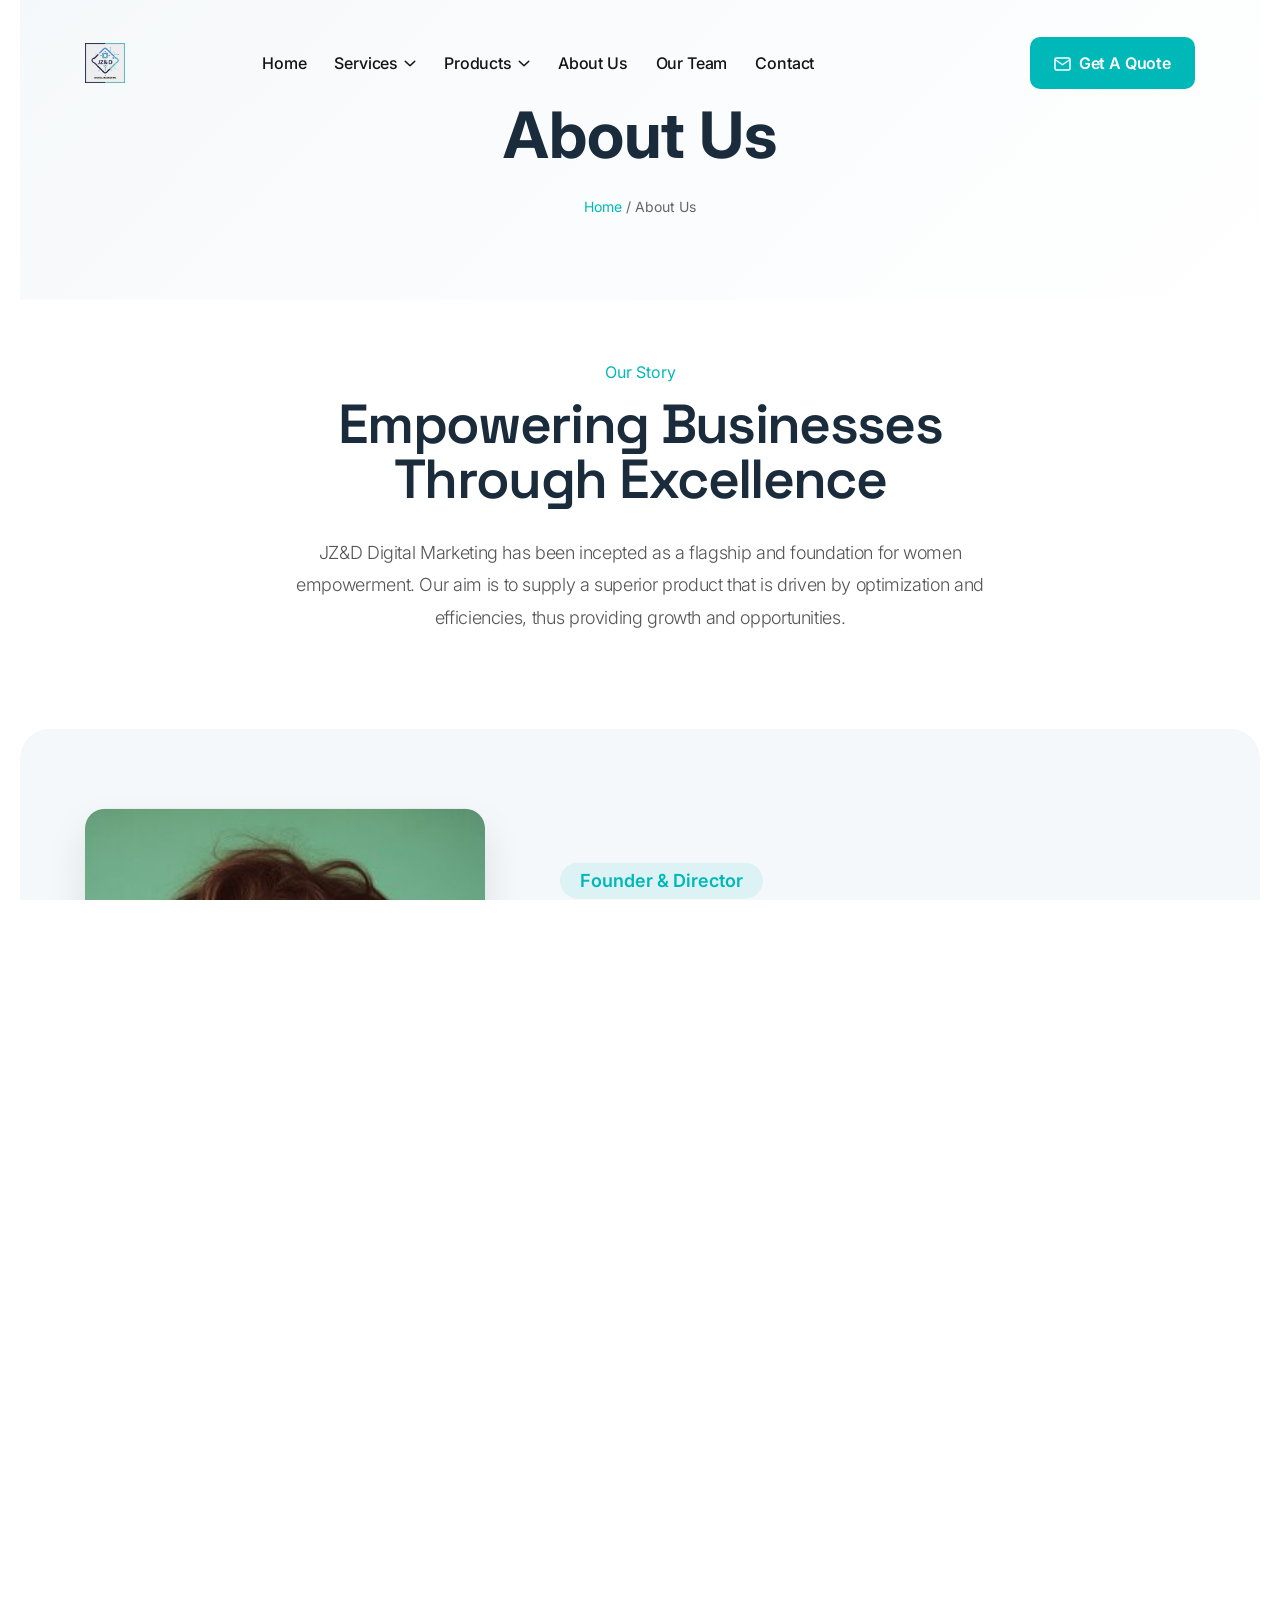
==== about.html @ aba7e771 "Initial commit - JZ&D Digital Marketing website" ====
<!DOCTYPE html>
<html class="no-js" lang="zxx">

<head>
    <meta charset="utf-8">
    <meta http-equiv="x-ua-compatible" content="ie=edge">
    <title>About Us | JZ&D Digital Marketing – Women Empowerment Through Digital Excellence</title>
    <meta name="description" content="Learn about JZ&D Digital Marketing, founded in 2020 by Jessie Naidoo. We specialize in corporate gifting, warehousing, and digital marketing with 35+ years of combined experience.">
    <meta name="viewport" content="width=device-width, initial-scale=1">

    <!-- Place favicon.ico in the root directory -->
    <link rel="shortcut icon" type="image/x-icon" href="images/favicon.png">

    <!-- CSS here -->
    <link rel="stylesheet" href="css/bootstrap.css">
    <link rel="stylesheet" href="css/slick.css">
    <link rel="stylesheet" href="css/swiper-bundle.css">
    <link rel="stylesheet" href="css/magnific-popup.css">
    <link rel="stylesheet" href="css/font-awesome-pro.css">
    <link rel="stylesheet" href="css/spacing.css">
    <link rel="stylesheet" href="css/atropos.min.css">
    <link rel="stylesheet" href="css/main.css">
    <!-- CSS here -->

    <style>
        /* JZ&D Brand Colors - Updated March 2026 */
        :root {
            --jzd-navy: #1A2B3C;
            --jzd-cyan: #00B8B8;
            --jzd-blue: #2B6F9E;
            --jzd-offwhite: #F5F8FA;
            --jzd-dark-navy: #0F1A24;
            --jzd-dark-teal: #006D77;
        }
        
        /* ===== LOGO SIZE FIXES ===== */
        
        /* Header logo - reduce size */
        .tp-header-logo img {
            max-height: 40px !important;
            width: auto !important;
        }
        
        /* Offcanvas menu logo */
        .tp-offcanvas-logo img {
            max-height: 35px !important;
            width: auto !important;
        }
        
        /* Footer logo */
        .dgm-footer-logo img {
            max-height: 50px !important;
            width: auto !important;
            margin-bottom: 15px;
        }
        
        /* Header sticky state logo */
        .header-sticky .tp-header-logo img {
            max-height: 35px !important;
        }
        
        /* ===== END LOGO SIZE FIXES ===== */
        
        /* Page-specific styles */
        .page-header {
            padding-top: 180px;
            padding-bottom: 80px;
            background: linear-gradient(135deg, var(--jzd-offwhite) 0%, white 100%);
        }
        
        .page-title {
            font-size: 64px;
            font-weight: 700;
            color: var(--jzd-navy);
            margin-bottom: 20px;
        }
        
        .page-breadcrumb {
            color: #666;
        }
        
        .page-breadcrumb a {
            color: var(--jzd-cyan);
            text-decoration: none;
        }
        
        /* Mission section */
        .mission-section {
            background: linear-gradient(135deg, var(--jzd-navy) 0%, var(--jzd-dark-teal) 100%);
            padding: 80px 0;
            color: white;
            margin: 60px 0;
            border-radius: 30px;
        }
        
        .mission-title {
            font-size: 42px;
            font-weight: 700;
            margin-bottom: 30px;
            color: white;
        }
        
        .mission-text {
            font-size: 18px;
            line-height: 1.8;
            color: rgba(255,255,255,0.9);
            margin-bottom: 0;
        }
        
        .quote-icon {
            color: var(--jzd-cyan);
            font-size: 60px;
            opacity: 0.3;
            margin-bottom: 20px;
        }
        
        /* Values section */
        .value-card {
            background: white;
            padding: 40px 30px;
            border-radius: 20px;
            box-shadow: 0 10px 30px rgba(0,0,0,0.05);
            transition: all 0.3s;
            height: 100%;
            text-align: center;
            border-bottom: 4px solid transparent;
        }
        
        .value-card:hover {
            transform: translateY(-10px);
            box-shadow: 0 20px 40px rgba(0,184,184,0.1);
            border-bottom-color: var(--jzd-cyan);
        }
        
        .value-icon {
            width: 80px;
            height: 80px;
            background: var(--jzd-cyan);
            border-radius: 50%;
            display: flex;
            align-items: center;
            justify-content: center;
            margin: 0 auto 25px;
            color: white;
            font-size: 32px;
        }
        
        .value-title {
            font-size: 24px;
            font-weight: 600;
            color: var(--jzd-navy);
            margin-bottom: 15px;
        }
        
        .value-description {
            color: #666;
            line-height: 1.6;
            margin-bottom: 0;
        }
        
        /* Founder section */
        .founder-section {
            background-color: var(--jzd-offwhite);
            padding: 80px 0;
            border-radius: 30px;
            margin: 40px 0;
        }
        
        .founder-image {
            border-radius: 20px;
            width: 100%;
            max-width: 400px;
            box-shadow: 0 20px 40px rgba(0,0,0,0.1);
        }
        
        .founder-name {
            font-size: 42px;
            font-weight: 700;
            color: var(--jzd-navy);
            margin-bottom: 10px;
        }
        
        .founder-title {
            font-size: 18px;
            color: var(--jzd-cyan);
            font-weight: 600;
            margin-bottom: 25px;
            display: inline-block;
            padding: 5px 20px;
            background: rgba(0,184,184,0.1);
            border-radius: 50px;
        }
        
        .founder-bio {
            color: #555;
            line-height: 1.8;
            margin-bottom: 20px;
            font-size: 16px;
        }
        
        .founder-quote {
            font-size: 20px;
            font-style: italic;
            color: var(--jzd-navy);
            border-left: 4px solid var(--jzd-cyan);
            padding-left: 25px;
            margin: 30px 0;
        }
        
        /* Stats section */
        .stat-item {
            text-align: center;
            padding: 30px;
            background: white;
            border-radius: 20px;
            box-shadow: 0 10px 30px rgba(0,0,0,0.05);
            transition: all 0.3s;
            height: 100%;
        }
        
        .stat-item:hover {
            transform: translateY(-5px);
            box-shadow: 0 20px 40px rgba(0,184,184,0.1);
        }
        
        .stat-number {
            font-size: 48px;
            font-weight: 700;
            color: var(--jzd-cyan);
            margin-bottom: 10px;
        }
        
        .stat-label {
            font-size: 16px;
            color: var(--jzd-navy);
            font-weight: 600;
            text-transform: uppercase;
            letter-spacing: 1px;
        }
        
        /* Timeline */
        .timeline-item {
            position: relative;
            padding-left: 100px;
            margin-bottom: 50px;
        }
        
        .timeline-year {
            position: absolute;
            left: 0;
            top: 0;
            font-size: 32px;
            font-weight: 700;
            color: var(--jzd-cyan);
            background: white;
            padding: 10px 20px;
            border-radius: 50px;
            box-shadow: 0 5px 15px rgba(0,0,0,0.05);
        }
        
        .timeline-content {
            background: white;
            padding: 30px;
            border-radius: 20px;
            box-shadow: 0 10px 30px rgba(0,0,0,0.05);
        }
        
        .timeline-title {
            font-size: 24px;
            font-weight: 600;
            color: var(--jzd-navy);
            margin-bottom: 10px;
        }
        
        .timeline-text {
            color: #666;
            margin-bottom: 0;
        }
        
        /* CTA section */
        .cta-section {
            background: linear-gradient(135deg, var(--jzd-navy) 0%, var(--jzd-dark-teal) 100%);
            padding: 80px 0;
            border-radius: 30px;
            margin: 60px 0;
            color: white;
            text-align: center;
        }
        
        .cta-title {
            font-size: 42px;
            font-weight: 700;
            margin-bottom: 20px;
            color: white;
        }
        
        .cta-button {
            background: var(--jzd-cyan);
            color: white;
            padding: 15px 40px;
            border-radius: 50px;
            text-decoration: none;
            font-weight: 600;
            display: inline-block;
            transition: all 0.3s;
            border: 2px solid transparent;
        }
        
        .cta-button:hover {
            background: transparent;
            border-color: white;
            color: white;
            transform: translateY(-3px);
        }
        
        .client-badge {
            background: white;
            color: var(--jzd-navy);
            padding: 8px 20px;
            border-radius: 50px;
            font-weight: 600;
            display: inline-block;
            margin: 5px;
            box-shadow: 0 5px 15px rgba(0,0,0,0.05);
        }
        
        .dgm-why-icon span.display-4 {
            font-size: 3rem;
            color: var(--jzd-cyan) !important;
        }
        .dgm-process-number {
            background: linear-gradient(135deg, var(--jzd-navy) 0%, var(--jzd-cyan) 100%) !important;
            color: white !important;
            font-weight: bold;
        }
        .alert-light {
            background-color: var(--jzd-offwhite) !important;
            border-left: 4px solid var(--jzd-cyan) !important;
        }
        .text-primary {
            color: var(--jzd-cyan) !important;
        }
        .bg-primary {
            background: linear-gradient(135deg, var(--jzd-navy) 0%, var(--jzd-cyan) 100%) !important;
        }
        .team-contact {
            font-size: 0.9rem;
            color: var(--jzd-cyan) !important;
            font-weight: 500;
        }
        .badge.bg-primary {
            background: var(--jzd-cyan) !important;
            color: white !important;
        }
        
        /* Responsive */
        @media (max-width: 767px) {
            .tp-header-logo img {
                max-height: 35px !important;
            }
            .dgm-footer-logo img {
                max-height: 45px !important;
            }
            .page-title {
                font-size: 42px;
            }
            .founder-name {
                font-size: 32px;
            }
            .mission-title {
                font-size: 32px;
            }
            .cta-title {
                font-size: 32px;
            }
            .timeline-item {
                padding-left: 0;
            }
            .timeline-year {
                position: relative;
                display: inline-block;
                margin-bottom: 15px;
            }
        }
    </style>
</head>

<body class="tp-magic-cursor">

    <!-- Begin magic cursor -->
    <div id="magic-cursor">
        <div id="ball"></div>
    </div>
    <!-- End magic cursor -->

    <!-- preloader -->
    <div id="preloader">
        <div class="preloader">
            <span></span>
            <span></span>
        </div>
    </div>
    <!-- preloader end  -->

    <!-- back to top start -->
    <div class="back-to-top-wrapper">
        <button id="back_to_top" type="button" class="back-to-top-btn">
            <svg width="12" height="7" viewBox="0 0 12 7" fill="none" xmlns="http://www.w3.org/2000/svg">
                <path d="M11 6L6 1L1 6" stroke="currentColor" stroke-width="1.5" stroke-linecap="round" stroke-linejoin="round"></path>
            </svg>
        </button>
    </div>
    <!-- back to top end -->

    <!-- tp-offcanvus-area-start -->
    <div class="tp-offcanvas-area">
        <div class="tp-offcanvas-wrapper">
            <div class="tp-offcanvas-top d-flex align-items-center justify-content-between">
                <div class="tp-offcanvas-logo">
                    <a href="index.html">
                        <img class="logo-1" data-width="120" src="images/jzd-logo.jpg" alt="JZ&D Digital Marketing">
                        <img class="logo-2" data-width="120" src="images/jzd-logo-white.png" alt="JZ&D Digital Marketing">
                    </a>
                </div>
                <div class="tp-offcanvas-close">
                    <button class="tp-offcanvas-close-btn">
                        <svg width="37" height="38" viewBox="0 0 37 38" fill="none" xmlns="http://www.w3.org/2000/svg">
                            <path d="M9.19141 9.80762L27.5762 28.1924" stroke="currentColor" stroke-width="1.5" stroke-linecap="round" stroke-linejoin="round"></path>
                            <path d="M9.19141 28.1924L27.5762 9.80761" stroke="currentColor" stroke-width="1.5" stroke-linecap="round" stroke-linejoin="round"></path>
                        </svg>
                    </button>
                </div>
            </div>
            <div class="tp-offcanvas-main">
                <div class="tp-offcanvas-content d-none d-xl-block">
                    <h3 class="tp-offcanvas-title">Hello There!</h3>
                    <p>Welcome to JZ&D Digital Marketing – Your trusted partner for corporate gifting and digital solutions.</p>
                </div>
                <div class="tp-offcanvas-menu d-xl-none">
                    <nav></nav>
                </div>
                <div class="tp-offcanvas-gallery d-none d-xl-block">
                    <div class="row gx-2">
                        <div class="col-md-3 col-3">
                            <div class="tp-offcanvas-gallery-img fix">
                                <a class="popup-image" href="assets/img/offcanvas/offcanvas-1.jpg"><img src="images/offcanvas-1.jpg" alt=""></a>
                            </div>
                        </div>
                        <div class="col-md-3 col-3">
                            <div class="tp-offcanvas-gallery-img fix">
                                <a class="popup-image" href="assets/img/offcanvas/offcanvas-2.jpg"><img src="images/offcanvas-2.jpg" alt=""></a>
                            </div>
                        </div>
                        <div class="col-md-3 col-3">
                            <div class="tp-offcanvas-gallery-img fix">
                                <a class="popup-image" href="assets/img/offcanvas/offcanvas-3.jpg"><img src="images/offcanvas-3.jpg" alt=""></a>
                            </div>
                        </div>
                        <div class="col-md-3 col-3">
                            <div class="tp-offcanvas-gallery-img fix">
                                <a class="popup-image" href="assets/img/offcanvas/offcanvas-4.jpg"><img src="images/offcanvas-4.jpg" alt=""></a>
                            </div>
                        </div>
                    </div>
                </div>
                <div class="tp-offcanvas-contact">
                    <h3 class="tp-offcanvas-title sm">Contact Information</h3>
                    <ul>
                        <li><a href="tel:0764751443">Jessie Naidoo (Director): 076 475 1443</a></li>
                        <li><a href="tel:0680519853">Humza (Operations): 068 051 9853</a></li>
                        <li><a href="mailto:jzanddmarketing@gmail.com">jzanddmarketing@gmail.com</a></li>
                        <li><a href="mailto:jessien1965@gmail.com">jessien1965@gmail.com</a></li>
                    </ul>
                </div>
                <div class="tp-offcanvas-social">
                    <h3 class="tp-offcanvas-title sm">Follow Us</h3>
                    <ul>
                        <li>
                            <a href="#">
                                <svg width="16" height="16" viewBox="0 0 16 16" fill="none" xmlns="http://www.w3.org/2000/svg">
                                    <path d="M11.25 1.5H4.75C2.95507 1.5 1.5 2.95507 1.5 4.75V11.25C1.5 13.0449 2.95507 14.5 4.75 14.5H11.25C13.0449 14.5 14.5 13.0449 14.5 11.25V4.75C14.5 2.95507 13.0449 1.5 11.25 1.5Z" stroke="currentColor" stroke-width="1.5" stroke-linecap="round" stroke-linejoin="round"></path>
                                    <path d="M10.6016 7.5907C10.6818 8.13166 10.5894 8.68414 10.3375 9.16955C10.0856 9.65497 9.68711 10.0486 9.19862 10.2945C8.71014 10.5404 8.15656 10.6259 7.61663 10.5391C7.0767 10.4522 6.57791 10.1972 6.19121 9.81055C5.80451 9.42385 5.54959 8.92506 5.46271 8.38513C5.37583 7.8452 5.46141 7.29163 5.70728 6.80314C5.95315 6.31465 6.34679 5.91613 6.83221 5.66425C7.31763 5.41238 7.87011 5.31998 8.41107 5.4002C8.96287 5.48202 9.47372 5.73915 9.86817 6.1336C10.2626 6.52804 10.5197 7.0389 10.6016 7.5907Z" stroke="currentColor" stroke-width="1.5" stroke-linecap="round" stroke-linejoin="round"></path>
                                    <path d="M11.5742 4.42578H11.5842" stroke="currentColor" stroke-width="1.5" stroke-linecap="round" stroke-linejoin="round"></path>
                                </svg>
                            </a>
                        </li>
                        <li>
                            <a href="#">
                                <svg width="18" height="18" viewBox="0 0 18 18" fill="none" xmlns="http://www.w3.org/2000/svg">
                                    <path d="M2.50589 12.7494C4.57662 16.336 9.16278 17.5648 12.7494 15.4941C14.2113 14.65 15.2816 13.388 15.8962 11.9461C16.7895 9.85066 16.7208 7.37526 15.4941 5.25063C14.2674 3.12599 12.1581 1.82872 9.89669 1.55462C8.34063 1.366 6.71259 1.66183 5.25063 2.50589C1.66403 4.57662 0.435172 9.16278 2.50589 12.7494Z" stroke="currentColor" stroke-width="1.5"></path>
                                    <path d="M12.7127 15.4292C12.7127 15.4292 12.0086 10.4867 10.5011 7.87559C8.99362 5.26451 5.28935 2.57155 5.28935 2.57155M5.68449 15.6124C6.79553 12.2606 12.34 8.54524 16.3975 9.43537M12.311 2.4082C11.1953 5.72344 5.75732 9.38453 1.71875 8.58915" stroke="currentColor" stroke-width="1.5" stroke-linecap="round"></path>
                                </svg>
                            </a>
                        </li>
                        <li>
                            <a href="#">
                                <svg width="18" height="11" viewBox="0 0 18 11" fill="none" xmlns="http://www.w3.org/2000/svg">
                                    <path d="M1 5.5715H6.33342C7.62867 5.5715 8.61917 6.56199 8.61917 7.85725C8.61917 9.15251 7.62867 10.143 6.33342 10.143H1.76192C1.30477 10.143 1 9.83823 1 9.38108V1.76192C1 1.30477 1.30477 1 1.76192 1H5.5715C6.86676 1 7.85725 1.99049 7.85725 3.28575C7.85725 4.58101 6.86676 5.5715 5.5715 5.5715H1Z" stroke="currentColor" stroke-width="1.5" stroke-miterlimit="10"></path>
                                    <path d="M10.9062 7.09454H17.0016C17.0016 5.41832 15.6301 4.04688 13.9539 4.04688C12.2777 4.04688 10.9062 5.41832 10.9062 7.09454ZM10.9062 7.09454C10.9062 8.77076 12.2777 10.1422 13.9539 10.1422H15.2492" stroke="currentColor" stroke-width="1.5" stroke-miterlimit="10" stroke-linecap="round" stroke-linejoin="round"></path>
                                    <path d="M16.1125 1.44434H11.668" stroke="currentColor" stroke-width="1.2" stroke-miterlimit="10" stroke-linecap="round" stroke-linejoin="round"></path>
                                </svg>
                            </a>
                        </li>
                        <li>
                            <a href="#">
                                <svg width="18" height="14" viewBox="0 0 18 14" fill="none" xmlns="http://www.w3.org/2000/svg">
                                    <path d="M12.75 13H5.25C3 13 1.5 11.5 1.5 9.25V4.75C1.5 2.5 3 1 5.25 1H12.75C15 1 16.5 2.5 16.5 4.75V9.25C16.5 11.5 15 13 12.75 13Z" stroke="currentColor" stroke-width="1.5" stroke-miterlimit="10" stroke-linecap="round" stroke-linejoin="round"></path>
                                    <path d="M8.70676 5.14837L10.8006 6.40465C11.5543 6.90716 11.5543 7.66093 10.8006 8.16344L8.70676 9.41972C7.86923 9.92224 7.19922 9.50348 7.19922 8.5822V6.06964C7.19922 4.98086 7.86923 4.64585 8.70676 5.14837Z" fill="currentColor"></path>
                                </svg>
                            </a>
                        </li>
                    </ul>
                </div>
            </div>
        </div>
    </div>
    <div class="body-overlay"></div>
    <!-- tp-offcanvus-area-end -->

    <header>
        <!-- header area start -->
        <div id="header-sticky" class="tp-header-area tp-header-ptb tp-header-blur sticky-white-bg header-transparent tp-header-3-style">
            <div class="container container-1750">
                <div class="row align-items-center">
                    <div class="col-xl-1 col-lg-5 col-5">
                        <div class="tp-header-logo">
                            <a href="index.html"><img data-width="120" src="images/jzd-logo.jpg" alt="JZ&D Digital Marketing"></a>
                        </div>
                    </div>
                    <div class="col-xl-11 col-lg-7 col-7">
                        <div class="tp-header-box d-flex align-items-center justify-content-end justify-content-xl-between">
                            <div class="tp-header-menu tp-header-dropdown dropdown-white-bg d-none d-xl-flex">
                                <nav class="tp-mobile-menu-active">
                                    <ul>
                                        <li class="">
                                            <a href="index.html">Home</a>
                                        </li>
                                        <li class="has-dropdown">
                                            <a href="services.html">Services</a>
                                            <ul class="tp-submenu submenu">
                                                <li><a href="services.html#corporate-gifting">Corporate Gifting</a></li>
                                                <li><a href="services.html#branded-merchandise">Custom Branded Merchandise</a></li>
                                                <li><a href="services.html#warehousing">Warehousing & Distribution</a></li>
                                                <li><a href="services.html#digital-marketing">Digital Marketing</a></li>
                                            </ul>
                                        </li>
                                        <li class="has-dropdown">
                                            <a href="products.html">Products</a>
                                            <ul class="tp-submenu submenu">
                                                <li><a href="products.html#gift-hampers">Corporate Gift Hampers</a></li>
                                                <li><a href="products.html#promotional">Branded Promotional Products</a></li>
                                                <li><a href="products.html#appreciation">Employee Appreciation Gifts</a></li>
                                                <li><a href="products.html#conference">Conference & Events Gifts</a></li>
                                                <li><a href="products.html#holiday">Holiday Corporate Gifts</a></li>
                                                <li><a href="products.html#executive">Executive Gifts</a></li>
                                            </ul>
                                        </li>
                                        <li class="">
                                            <a href="about.html">About Us</a>
                                        </li>
                                        <li class="">
                                            <a href="team.html">Our Team</a>
                                        </li>
                                        <li class="">
                                            <a href="contact.html">Contact</a>
                                        </li>
                                    </ul>
                                </nav>
                            </div>
                            <div class="tp-header-btn d-none d-md-flex">
                                <a class="tp-btn-yellow-green green-solid" href="contact.html">
                                    <i>
                                        <svg width="17" height="14" viewBox="0 0 17 14" fill="none" xmlns="http://www.w3.org/2000/svg">
                                            <path d="M16 2.5C16 1.675 15.325 1 14.5 1H2.5C1.675 1 1 1.675 1 2.5M16 2.5V11.5C16 12.325 15.325 13 14.5 13H2.5C1.675 13 1 12.325 1 11.5V2.5M16 2.5L8.5 7.75L1 2.5" stroke="currentcolor" stroke-width="1.5" stroke-linecap="round" stroke-linejoin="round"></path>
                                        </svg>
                                    </i>
                                    <span>
                                        <span class="text-1">Get a Quote</span>
                                        <span class="text-2">Get a Quote</span>
                                    </span>
                                </a>
                            </div>
                            <div class="tp-header-bar ml-15 d-xl-none">
                                <button class="tp-offcanvas-open-btn">
                                    <i></i>
                                    <i></i>
                                    <i></i>
                                </button>
                            </div>
                        </div>
                    </div>
                </div>
            </div>
        </div>
        <!-- header area end -->
    </header>

    <div id="smooth-wrapper">
        <div id="smooth-content" class="body-padding">

            <main>

                <!-- page header area start -->
                <div class="page-header">
                    <div class="container container-1230">
                        <div class="row">
                            <div class="col-lg-12 text-center">
                                <h1 class="page-title">About Us</h1>
                                <div class="page-breadcrumb">
                                    <a href="index.html">Home</a> / <span>About Us</span>
                                </div>
                            </div>
                        </div>
                    </div>
                </div>
                <!-- page header area end -->

                <!-- intro section start -->
                <div class="pt-60 pb-40">
                    <div class="container container-1230">
                        <div class="row">
                            <div class="col-lg-8 mx-auto text-center">
                                <span class="tp-section-subtitle subtitle-black mb-15">Our Story</span>
                                <h4 class="tp-section-title-grotesk mb-30">Empowering Businesses Through Excellence</h4>
                                <p class="lead" style="color: #555; font-size: 18px; line-height: 1.8;">
                                    JZ&D Digital Marketing has been incepted as a flagship and foundation for women empowerment. 
                                    Our aim is to supply a superior product that is driven by optimization and efficiencies, 
                                    thus providing growth and opportunities.
                                </p>
                            </div>
                        </div>
                    </div>
                </div>
                <!-- intro section end -->

                <!-- founder section start -->
                <div class="founder-section">
                    <div class="container container-1230">
                        <div class="row align-items-center">
                            <div class="col-lg-5 text-center text-lg-start mb-4 mb-lg-0">
                                <img src="images/team-1.jpg" alt="Jessie Naidoo" class="founder-image" onerror="this.src='images/team-1.jpg'">
                            </div>
                            <div class="col-lg-7">
                                <span class="founder-title">Founder & Director</span>
                                <h2 class="founder-name">Jessie Naidoo</h2>
                                <p class="founder-bio">
                                    The company was founded in 2020 by Jessie Naidoo who carries extensive knowledge in corporate alignment and business affairs. Her experiential experience has rendered her accessibility in holding monopolization amongst major industries in our country.
                                </p>
                                <p class="founder-bio">
                                    Much of her reputation stems from her dedication towards commitments and obligatory affairs. Collaboratively the team has over 30 years of experience in the market.
                                </p>
                                <div class="founder-quote">
                                    "Exclusive thinking with simple living – providing innovative and smart business solutions with turnkey capacity."
                                </div>
                                <div class="row mt-4">
                                    <div class="col-6">
                                        <div class="d-flex align-items-center">
                                            <span style="font-size: 24px; color: var(--jzd-cyan); margin-right: 10px;">✓</span>
                                            <span style="color: var(--jzd-navy); font-weight: 500;">Corporate Alignment</span>
                                        </div>
                                    </div>
                                    <div class="col-6">
                                        <div class="d-flex align-items-center">
                                            <span style="font-size: 24px; color: var(--jzd-cyan); margin-right: 10px;">✓</span>
                                            <span style="color: var(--jzd-navy); font-weight: 500;">Business Affairs</span>
                                        </div>
                                    </div>
                                </div>
                            </div>
                        </div>
                    </div>
                </div>
                <!-- founder section end -->

                <!-- mission section start -->
                <div class="mission-section">
                    <div class="container container-1230">
                        <div class="row">
                            <div class="col-lg-8 mx-auto text-center">
                                <div class="quote-icon">"</div>
                                <h2 class="mission-title">Our Mission</h2>
                                <p class="mission-text">
                                    "We pride ourselves in always delivering exceptional services. Our aim is to focus on innovation and transformation. 
                                    Our brand is always driven by the provision of excellent services, to be the indispensable growth partner using data 
                                    and digital imprinting to maximize your brand requirements."
                                </p>
                                <p class="mission-text mt-4">
                                    "We pride ourselves in providing a subcontracted service that gives opportunities to an extended adopted family culture, 
                                    thus having each establishment specializing in specific and niche requirements."
                                </p>
                            </div>
                        </div>
                    </div>
                </div>
                <!-- mission section end -->

                <!-- stats section start -->
                <div class="pt-60 pb-40">
                    <div class="container container-1230">
                        <div class="row">
                            <div class="col-lg-12 text-center mb-50">
                                <span class="tp-section-subtitle subtitle-black mb-15">By The Numbers</span>
                                <h4 class="tp-section-title-grotesk">Our Impact in Numbers</h4>
                            </div>
                        </div>
                        <div class="row">
                            <div class="col-lg-3 col-md-6 mb-30">
                                <div class="stat-item">
                                    <div class="stat-number">2020</div>
                                    <div class="stat-label">Founded</div>
                                </div>
                            </div>
                            <div class="col-lg-3 col-md-6 mb-30">
                                <div class="stat-item">
                                    <div class="stat-number">35+</div>
                                    <div class="stat-label">Years Experience</div>
                                </div>
                            </div>
                            <div class="col-lg-3 col-md-6 mb-30">
                                <div class="stat-item">
                                    <div class="stat-number">100+</div>
                                    <div class="stat-label">Corporate Clients</div>
                                </div>
                            </div>
                            <div class="col-lg-3 col-md-6 mb-30">
                                <div class="stat-item">
                                    <div class="stat-number">24</div>
                                    <div class="stat-label">Countries Served</div>
                                </div>
                            </div>
                        </div>
                    </div>
                </div>
                <!-- stats section end -->

                <!-- values section start -->
                <div class="pt-40 pb-40">
                    <div class="container container-1230">
                        <div class="row">
                            <div class="col-lg-12 text-center mb-50">
                                <span class="tp-section-subtitle subtitle-black mb-15">Our Core Values</span>
                                <h4 class="tp-section-title-grotesk">What Drives Us Forward</h4>
                            </div>
                        </div>
                        <div class="row">
                            <div class="col-lg-4 col-md-6 mb-30">
                                <div class="value-card">
                                    <div class="value-icon">★</div>
                                    <h3 class="value-title">Excellence</h3>
                                    <p class="value-description">Delivering superior quality in every product and service we provide.</p>
                                </div>
                            </div>
                            <div class="col-lg-4 col-md-6 mb-30">
                                <div class="value-card">
                                    <div class="value-icon">⚡</div>
                                    <h3 class="value-title">Innovation</h3>
                                    <p class="value-description">Constantly evolving to provide smart, creative business solutions.</p>
                                </div>
                            </div>
                            <div class="col-lg-4 col-md-6 mb-30">
                                <div class="value-card">
                                    <div class="value-icon">🤝</div>
                                    <h3 class="value-title">Integrity</h3>
                                    <p class="value-description">Building trust through dedication and commitment to our clients.</p>
                                </div>
                            </div>
                            <div class="col-lg-4 col-md-6 mb-30">
                                <div class="value-card">
                                    <div class="value-icon">🌍</div>
                                    <h3 class="value-title">Empowerment</h3>
                                    <p class="value-description">Creating opportunities and growth through women empowerment.</p>
                                </div>
                            </div>
                            <div class="col-lg-4 col-md-6 mb-30">
                                <div class="value-card">
                                    <div class="value-icon">🤲</div>
                                    <h3 class="value-title">Family Culture</h3>
                                    <p class="value-description">Extended adopted family culture in our subcontracting services.</p>
                                </div>
                            </div>
                            <div class="col-lg-4 col-md-6 mb-30">
                                <div class="value-card">
                                    <div class="value-icon">📊</div>
                                    <h3 class="value-title">Data-Driven</h3>
                                    <p class="value-description">Using data and digital imprinting to maximize brand requirements.</p>
                                </div>
                            </div>
                        </div>
                    </div>
                </div>
                <!-- values section end -->

                <!-- timeline section start -->
                <div class="pt-40 pb-60">
                    <div class="container container-1230">
                        <div class="row">
                            <div class="col-lg-12 text-center mb-50">
                                <span class="tp-section-subtitle subtitle-black mb-15">Our Journey</span>
                                <h4 class="tp-section-title-grotesk">The JZ&D Story</h4>
                            </div>
                        </div>
                        <div class="row">
                            <div class="col-lg-10 mx-auto">
                                <div class="timeline-item">
                                    <div class="timeline-year">2020</div>
                                    <div class="timeline-content">
                                        <h3 class="timeline-title">Company Founded</h3>
                                        <p class="timeline-text">JZ&D Digital Marketing was founded by Jessie Naidoo as a flagship for women empowerment, bringing extensive knowledge in corporate alignment and business affairs.</p>
                                    </div>
                                </div>
                                <div class="timeline-item">
                                    <div class="timeline-year">2021</div>
                                    <div class="timeline-content">
                                        <h3 class="timeline-title">First Major Client</h3>
                                        <p class="timeline-text">Secured partnership with Mastercard, establishing our reputation in corporate gifting and branded merchandise.</p>
                                    </div>
                                </div>
                                <div class="timeline-item">
                                    <div class="timeline-year">2022</div>
                                    <div class="timeline-content">
                                        <h3 class="timeline-title">Expansion into Warehousing</h3>
                                        <p class="timeline-text">Leveraged 35+ years of warehousing experience to offer complete turnkey solutions for supply, storage, and distribution.</p>
                                    </div>
                                </div>
                                <div class="timeline-item">
                                    <div class="timeline-year">2023</div>
                                    <div class="timeline-content">
                                        <h3 class="timeline-title">Global Partnerships</h3>
                                        <p class="timeline-text">Added BMW, Kuehne + Nagel, and Easy Way Crane to our client portfolio, expanding our reach across industries.</p>
                                    </div>
                                </div>
                                <div class="timeline-item">
                                    <div class="timeline-year">2024</div>
                                    <div class="timeline-content">
                                        <h3 class="timeline-title">Digital Marketing Launch</h3>
                                        <p class="timeline-text">Expanded services to include innovative marketing strategies, creative designs, and data-driven solutions.</p>
                                    </div>
                                </div>
                            </div>
                        </div>
                    </div>
                </div>
                <!-- timeline section end -->

                <!-- client badges section start -->
                <div class="pt-40 pb-40">
                    <div class="container container-1230">
                        <div class="row">
                            <div class="col-lg-12 text-center mb-50">
                                <span class="tp-section-subtitle subtitle-black mb-15">Trusted By</span>
                                <h4 class="tp-section-title-grotesk">Industry Leaders Worldwide</h4>
                            </div>
                        </div>
                        <div class="row">
                            <div class="col-lg-12 text-center">
                                <span class="client-badge">Mastercard</span>
                                <span class="client-badge">BMW</span>
                                <span class="client-badge">Kuehne + Nagel</span>
                                <span class="client-badge">Easy Way Crane</span>
                            </div>
                        </div>
                    </div>
                </div>
                <!-- client badges section end -->

                <!-- brand area start (client logos) -->
                <div class="dgm-brand-area fix pt-40 pb-60">
                    <div class="dgm-brand-wrapper">
                        <div class="swiper-container dgm-brand-active">
                            <div class="swiper-wrapper">
                                <div class="swiper-slide">
                                    <div class="dgm-brand-item">
                                        <img src="images/mastercard-logo.png" alt="Mastercard" onerror="this.src='images/brand-1.png'">
                                    </div>
                                </div>
                                <div class="swiper-slide">
                                    <div class="dgm-brand-item">
                                        <img src="images/bmw-logo.png" alt="BMW" onerror="this.src='images/brand-2.png'">
                                    </div>
                                </div>
                                <div class="swiper-slide">
                                    <div class="dgm-brand-item">
                                        <img src="images/kuehne-nagel-logo.png" alt="Kuehne + Nagel" onerror="this.src='images/brand-3.png'">
                                    </div>
                                </div>
                                <div class="swiper-slide">
                                    <div class="dgm-brand-item">
                                        <img src="images/easy-way-crane-logo.png" alt="Easy Way Crane" onerror="this.src='images/brand-4.png'">
                                    </div>
                                </div>
                            </div>
                        </div>
                    </div>
                </div>
                <!-- brand area end -->

                <!-- why choose us area start (simplified) -->
                <div class="dgm-why-area pt-40 pb-40 grey-bg-2">
                    <div class="container container-1230">
                        <div class="row">
                            <div class="col-lg-12 text-center mb-50">
                                <span class="tp-section-subtitle subtitle-black mb-15">Why Choose JZ&D</span>
                                <h4 class="tp-section-title-grotesk">Your Trusted Partner</h4>
                            </div>
                        </div>
                        <div class="row">
                            <div class="col-lg-3 col-md-6">
                                <div class="dgm-why-item text-center mb-30">
                                    <div class="dgm-why-icon mb-20">
                                        <span class="display-4">✓</span>
                                    </div>
                                    <h5>High-quality products</h5>
                                </div>
                            </div>
                            <div class="col-lg-3 col-md-6">
                                <div class="dgm-why-item text-center mb-30">
                                    <div class="dgm-why-icon mb-20">
                                        <span class="display-4">✓</span>
                                    </div>
                                    <h5>Custom branding</h5>
                                </div>
                            </div>
                            <div class="col-lg-3 col-md-6">
                                <div class="dgm-why-item text-center mb-30">
                                    <div class="dgm-why-icon mb-20">
                                        <span class="display-4">✓</span>
                                    </div>
                                    <h5>35+ years experience</h5>
                                </div>
                            </div>
                            <div class="col-lg-3 col-md-6">
                                <div class="dgm-why-item text-center mb-30">
                                    <div class="dgm-why-icon mb-20">
                                        <span class="display-4">✓</span>
                                    </div>
                                    <h5>Real-time tracking</h5>
                                </div>
                            </div>
                        </div>
                    </div>
                </div>
                <!-- why choose us area end -->

                <!-- cta area start -->
                <div class="cta-section">
                    <div class="container container-1230">
                        <h2 class="cta-title">Ready to Work With Us?</h2>
                        <p class="mb-4" style="color: rgba(255,255,255,0.9); font-size: 18px;">Let's discuss how we can help grow your brand.</p>
                        <a href="contact.html" class="cta-button">Get in Touch</a>
                    </div>
                </div>
                <!-- cta area end -->

            </main>

            <footer class="pb-20">
                <div id="contact" class="dgm-footer-bg p-relative">
                    <!-- footer area start -->
                    <div class="dgm-footer-area black-bg-5 pt-100 pb-60">
                        <div class="container container-1430">
                            <div class="row">
                                <div class="col-xl-4 col-lg-4 col-md-6 mb-40">
                                    <div class="dgm-footer-widget dgm-footer-col-1 z-index-1 tp_fade_anim" data-delay=".3">
                                        <div class="dgm-footer-logo mb-30">
                                            <a href="index.html"><img data-width="120px" src="images/jzd-logo.jpg" alt="JZ&D Digital Marketing"></a>
                                        </div>
                                        <div class="dgm-footer-widget-paragraph mb-35">
                                            <p>Complete turnkey solutions for corporate gifting, warehousing, and digital marketing. Trusted by industry leaders worldwide.</p>
                                        </div>
                                        <div class="dgm-footer-widget-social">
                                            <a href="#">
                                                <span>
                                                    <svg width="8" height="15" viewBox="0 0 8 15" fill="none" xmlns="http://www.w3.org/2000/svg">
                                                        <path d="M8 0H5.81818C4.85376 0 3.92883 0.383116 3.24688 1.06507C2.56493 1.74702 2.18182 2.67194 2.18182 3.63636V5.81818H0V8.72727H2.18182V14.5455H5.09091V8.72727H7.27273L8 5.81818H5.09091V3.63636C5.09091 3.44348 5.16753 3.25849 5.30392 3.1221C5.44031 2.98571 5.6253 2.90909 5.81818 2.90909H8V0Z" fill="currentcolor"></path>
                                                    </svg>
                                                </span>
                                            </a>
                                            <a href="#">
                                                <span>
                                                    <svg xmlns="http://www.w3.org/2000/svg" width="12" height="12" viewBox="0 0 12 12" fill="none">
                                                        <path d="M9.4507 0.5H11.2908L7.27076 5.15949L12 11.5H8.29704L5.39675 7.65451L2.07815 11.5H0.236963L4.53678 6.51615L0 0.5H3.79697L6.41858 4.01492L9.4507 0.5ZM8.8049 10.3831H9.8245L3.24294 1.55826H2.1488L8.8049 10.3831Z" fill="currentcolor"></path>
                                                    </svg>
                                                </span>
                                            </a>
                                            <a href="#">
                                                <span>
                                                    <svg width="14" height="14" viewBox="0 0 14 14" fill="none" xmlns="http://www.w3.org/2000/svg">
                                                        <path d="M9.8001 4.2002C10.914 4.2002 11.9823 4.64269 12.7699 5.43035C13.5576 6.218 14.0001 7.28629 14.0001 8.4002V13.3002H11.2001V8.4002C11.2001 8.02889 11.0526 7.6728 10.79 7.41025C10.5275 7.1477 10.1714 7.0002 9.8001 7.0002C9.42879 7.0002 9.0727 7.1477 8.81015 7.41025C8.5476 7.6728 8.4001 8.02889 8.4001 8.4002V13.3002H5.6001V8.4002C5.6001 7.28629 6.0426 6.218 6.83025 5.43035C7.6179 4.64269 8.68619 4.2002 9.8001 4.2002Z" fill="currentcolor"></path>
                                                        <path d="M2.8 4.89941H0V13.2994H2.8V4.89941Z" fill="currentcolor"></path>
                                                        <path d="M1.4 2.8C2.1732 2.8 2.8 2.1732 2.8 1.4C2.8 0.626801 2.1732 0 1.4 0C0.626801 0 0 0.626801 0 1.4C0 2.1732 0.626801 2.8 1.4 2.8Z" fill="currentcolor"></path>
                                                    </svg>
                                                </span>
                                            </a>
                                        </div>
                                    </div>
                                </div>
                                <div class="col-xl-2 col-lg-2  col-md-3 mb-40">
                                    <div class="dgm-footer-widget dgm-footer-col-2 tp_fade_anim" data-delay=".4">
                                        <h4 class="dgm-footer-widget-title">Quick Links</h4>
                                        <div class="dgm-footer-widget-menu">
                                            <ul>
                                                <li><a href="about.html">About Us</a></li>
                                                <li><a href="services.html">Services</a></li>
                                                <li><a href="products.html">Products</a></li>
                                                <li><a href="team.html">Our Team</a></li>
                                                <li><a href="contact.html">Contact</a></li>
                                            </ul>
                                        </div>
                                    </div>
                                </div>
                                <div class="col-xl-2 col-lg-2 col-md-3 mb-40">
                                    <div class="dgm-footer-widget dgm-footer-col-3 tp_fade_anim" data-delay=".5">
                                        <h4 class="dgm-footer-widget-title">Our Services</h4>
                                        <div class="dgm-footer-widget-menu">
                                            <ul>
                                                <li><a href="services.html#corporate-gifting">Corporate Gifting</a></li>
                                                <li><a href="services.html#branded-merchandise">Custom Merchandise</a></li>
                                                <li><a href="services.html#warehousing">Warehousing</a></li>
                                                <li><a href="services.html#digital-marketing">Digital Marketing</a></li>
                                            </ul>
                                        </div>
                                    </div>
                                </div>
                                <div class="col-xl-4 col-lg-4 col-md-6 mb-40">
                                    <div class="dgm-footer-widget dgm-footer-col-4 z-index-1 tp_fade_anim" data-delay=".6">
                                        <h4 class="dgm-footer-widget-title">Contact Us</h4>
                                        <div class="dgm-footer-widget-paragraph color-style mb-20">
                                            <p class="mb-2"><strong>Jessie Naidoo (Director):</strong> 076 475 1443</p>
                                            <p class="mb-2"><strong>Humza (Operations Manager):</strong> 068 051 9853</p>
                                            <p class="mb-2"><strong>Email:</strong> jzanddmarketing@gmail.com</p>
                                            <p class="mb-2"><strong>Email:</strong> jessien1965@gmail.com</p>
                                        </div>
                                    </div>
                                </div>
                            </div>
                        </div>
                    </div>
                    <!-- footer area end -->

                    <!-- copyright area start -->
                    <div class="tp-copyright-2-area tp-copyright-2-border black-bg-5">
                        <div class="container container-1430">
                            <div class="row align-items-center">
                                <div class="col-xl-6 col-lg-6 col-md-6">
                                    <div class="tp-copyright-2-left text-center text-md-start z-index-1">
                                        <p>© 2026 <a href="#">JZ&D Digital Marketing (PTY) LTD</a>. All Rights Reserved.</p>
                                    </div>
                                </div>
                                <div class="col-xl-6 col-lg-6 col-md-6">
                                    <div class="tp-copyright-2-right">
                                        <div class="tp-copyright-2-menu text-md-end text-center">
                                            <ul>
                                                <li><a href="#">Privacy Policy</a></li>
                                                <li><a href="#">Terms & Conditions</a></li>
                                            </ul>
                                        </div>
                                    </div>
                                </div>
                            </div>
                        </div>
                    </div>
                    <!-- copyright area end -->
                </div>
            </footer>

        </div>
    </div>

    <!-- JS here -->
    <script src="js/jquery.js"></script>
    <script src="js/bootstrap-bundle.js"></script>
    <script src="js/swiper-bundle.js"></script>
    <script src="js/plugin.js"></script>
    <script src="js/three.js"></script>
    <script src="js/slick.js"></script>
    <script src="js/scroll-magic.js"></script>
    <script src="js/hover-effect.umd.js"></script>
    <script src="js/magnific-popup.js"></script>
    <script src="js/parallax-slider.js"></script>
    <script src="js/nice-select.js"></script>
    <script src="js/purecounter.js"></script>
    <script src="js/isotope-pkgd.js"></script>
    <script src="js/imagesloaded-pkgd.js"></script>
    <script src="js/ajax-form.js"></script>
    <script src="js/Observer.min.js"></script>
    <script src="js/splitting.min.js"></script>
    <script src="js/webgl.js"></script>
    <script src="js/parallax-scroll.js"></script>
    <script src="js/atropos.js"></script>
    <script src="js/slider-active.js"></script>
    <script src="js/main.js"></script>
    <script src="js/tp-cursor.js"></script>
    <script src="js/portfolio-slider-1.js"></script>
    <script type="module" src="js/distortion-img.js"></script>
    <script type="module" src="js/index_1.js"></script>
    <script type="module" src="js/index.js"></script>

    <!-- Initialize purecounter -->
    <script>
        new PureCounter();
    </script>

</body>

</html>
---- css/spacing.css ----
.mt-5{margin-top:5px !important}.mt-10{margin-top:10px}.mt-15{margin-top:15px}.mt-20{margin-top:20px}.mt-25{margin-top:25px}.mt-30{margin-top:30px}.mt-35{margin-top:35px}.mt-40{margin-top:40px}.mt-45{margin-top:45px}.mt-50{margin-top:50px}.mt-55{margin-top:55px}.mt-60{margin-top:60px}.mt-65{margin-top:65px}.mt-70{margin-top:70px}.mt-75{margin-top:75px}.mt-80{margin-top:80px}.mt-85{margin-top:85px}.mt-90{margin-top:90px}.mt-95{margin-top:95px}.mt-100{margin-top:100px}.mt-105{margin-top:105px}.mt-110{margin-top:110px}.mt-115{margin-top:115px}.mt-120{margin-top:120px}.mt-125{margin-top:125px}.mt-130{margin-top:130px}.mt-135{margin-top:135px}.mt-140{margin-top:140px}.mt-145{margin-top:145px}.mt-150{margin-top:150px}.mt-155{margin-top:155px}.mt-160{margin-top:160px}.mt-165{margin-top:165px}.mt-170{margin-top:170px}.mt-175{margin-top:175px}.mt-180{margin-top:180px}.mt-185{margin-top:185px}.mt-190{margin-top:190px}.mt-195{margin-top:195px}.mt-200{margin-top:200px}.mb-5{margin-bottom:5px !important}.mb-10{margin-bottom:10px}.mb-15{margin-bottom:15px}.mb-20{margin-bottom:20px}.mb-25{margin-bottom:25px}.mb-30{margin-bottom:30px}.mb-35{margin-bottom:35px}.mb-40{margin-bottom:40px}.mb-45{margin-bottom:45px}.mb-50{margin-bottom:50px}.mb-55{margin-bottom:55px}.mb-60{margin-bottom:60px}.mb-65{margin-bottom:65px}.mb-70{margin-bottom:70px}.mb-75{margin-bottom:75px}.mb-80{margin-bottom:80px}.mb-85{margin-bottom:85px}.mb-90{margin-bottom:90px}.mb-95{margin-bottom:95px}.mb-100{margin-bottom:100px}.mb-105{margin-bottom:105px}.mb-110{margin-bottom:110px}.mb-115{margin-bottom:115px}.mb-120{margin-bottom:120px}.mb-125{margin-bottom:125px}.mb-130{margin-bottom:130px}.mb-135{margin-bottom:135px}.mb-140{margin-bottom:140px}.mb-145{margin-bottom:145px}.mb-150{margin-bottom:150px}.mb-155{margin-bottom:155px}.mb-160{margin-bottom:160px}.mb-165{margin-bottom:165px}.mb-170{margin-bottom:170px}.mb-175{margin-bottom:175px}.mb-180{margin-bottom:180px}.mb-185{margin-bottom:185px}.mb-190{margin-bottom:190px}.mb-195{margin-bottom:195px}.mb-200{margin-bottom:200px}.ml-5{margin-left:5px}.ml-10{margin-left:10px}.ml-15{margin-left:15px}.ml-20{margin-left:20px}.ml-25{margin-left:25px}.ml-30{margin-left:30px}.ml-35{margin-left:35px}.ml-40{margin-left:40px}.ml-45{margin-left:45px}.ml-50{margin-left:50px}.ml-55{margin-left:55px}.ml-60{margin-left:60px}.ml-65{margin-left:65px}.ml-70{margin-left:70px}.ml-75{margin-left:75px}.ml-80{margin-left:80px}.ml-85{margin-left:85px}.ml-90{margin-left:90px}.ml-95{margin-left:95px}.ml-100{margin-left:100px}.ml-105{margin-left:105px}.ml-110{margin-left:110px}.ml-115{margin-left:115px}.ml-120{margin-left:120px}.ml-125{margin-left:125px}.ml-130{margin-left:130px}.ml-135{margin-left:135px}.ml-140{margin-left:140px}.ml-145{margin-left:145px}.ml-150{margin-left:150px}.ml-155{margin-left:155px}.ml-160{margin-left:160px}.ml-165{margin-left:165px}.ml-170{margin-left:170px}.ml-175{margin-left:175px}.ml-180{margin-left:180px}.ml-185{margin-left:185px}.ml-190{margin-left:190px}.ml-195{margin-left:195px}.ml-200{margin-left:200px}.mr-5{margin-right:5px}.mr-10{margin-right:10px}.mr-15{margin-right:15px}.mr-20{margin-right:20px}.mr-25{margin-right:25px}.mr-30{margin-right:30px}.mr-35{margin-right:35px}.mr-40{margin-right:40px}.mr-45{margin-right:45px}.mr-50{margin-right:50px}.mr-55{margin-right:55px}.mr-60{margin-right:60px}.mr-65{margin-right:65px}.mr-70{margin-right:70px}.mr-75{margin-right:75px}.mr-80{margin-right:80px}.mr-85{margin-right:85px}.mr-90{margin-right:90px}.mr-95{margin-right:95px}.mr-100{margin-right:100px}.mr-105{margin-right:105px}.mr-110{margin-right:110px}.mr-115{margin-right:115px}.mr-120{margin-right:120px}.mr-125{margin-right:125px}.mr-130{margin-right:130px}.mr-135{margin-right:135px}.mr-140{margin-right:140px}.mr-145{margin-right:145px}.mr-150{margin-right:150px}.mr-155{margin-right:155px}.mr-160{margin-right:160px}.mr-165{margin-right:165px}.mr-170{margin-right:170px}.mr-175{margin-right:175px}.mr-180{margin-right:180px}.mr-185{margin-right:185px}.mr-190{margin-right:190px}.mr-195{margin-right:195px}.mr-200{margin-right:200px}.pt-5{padding-top:5px !important}.pt-10{padding-top:10px}.pt-15{padding-top:15px}.pt-20{padding-top:20px}.pt-25{padding-top:25px}.pt-30{padding-top:30px}.pt-35{padding-top:35px}.pt-40{padding-top:40px}.pt-45{padding-top:45px}.pt-50{padding-top:50px}.pt-55{padding-top:55px}.pt-60{padding-top:60px}.pt-65{padding-top:65px}.pt-70{padding-top:70px}.pt-75{padding-top:75px}.pt-80{padding-top:80px}.pt-85{padding-top:85px}.pt-90{padding-top:90px}.pt-95{padding-top:95px}.pt-100{padding-top:100px}.pt-105{padding-top:105px}.pt-110{padding-top:110px}.pt-115{padding-top:115px}.pt-120{padding-top:120px}.pt-125{padding-top:125px}.pt-130{padding-top:130px}.pt-135{padding-top:135px}.pt-140{padding-top:140px}.pt-145{padding-top:145px}.pt-150{padding-top:150px}.pt-155{padding-top:155px}.pt-160{padding-top:160px}.pt-165{padding-top:165px}.pt-170{padding-top:170px}.pt-175{padding-top:175px}.pt-180{padding-top:180px}.pt-185{padding-top:185px}.pt-190{padding-top:190px}.pt-195{padding-top:195px}.pt-200{padding-top:200px}.pt-270{padding-top:270px}.pb-5{padding-bottom:5px !important}.pb-10{padding-bottom:10px}.pb-15{padding-bottom:15px}.pb-20{padding-bottom:20px}.pb-25{padding-bottom:25px}.pb-30{padding-bottom:30px}.pb-35{padding-bottom:35px}.pb-40{padding-bottom:40px}.pb-45{padding-bottom:45px}.pb-50{padding-bottom:50px}.pb-55{padding-bottom:55px}.pb-60{padding-bottom:60px}.pb-65{padding-bottom:65px}.pb-70{padding-bottom:70px}.pb-75{padding-bottom:75px}.pb-80{padding-bottom:80px}.pb-85{padding-bottom:85px}.pb-90{padding-bottom:90px}.pb-95{padding-bottom:95px}.pb-100{padding-bottom:100px}.pb-105{padding-bottom:105px}.pb-110{padding-bottom:110px}.pb-115{padding-bottom:115px}.pb-120{padding-bottom:120px}.pb-125{padding-bottom:125px}.pb-130{padding-bottom:130px}.pb-135{padding-bottom:135px}.pb-140{padding-bottom:140px}.pb-145{padding-bottom:145px}.pb-150{padding-bottom:150px}.pb-155{padding-bottom:155px}.pb-160{padding-bottom:160px}.pb-165{padding-bottom:165px}.pb-170{padding-bottom:170px}.pb-175{padding-bottom:175px}.pb-180{padding-bottom:180px}.pb-185{padding-bottom:185px}.pb-190{padding-bottom:190px}.pb-195{padding-bottom:195px}.pb-200{padding-bottom:200px}.pl-5{padding-left:5px}.pl-10{padding-left:10px}.pl-15{padding-left:15px}.pl-20{padding-left:20px}.pl-25{padding-left:25px}.pl-30{padding-left:30px}.pl-35{padding-left:35px}.pl-40{padding-left:40px}.pl-45{padding-left:45px}.pl-50{padding-left:50px}.pl-55{padding-left:55px}.pl-60{padding-left:60px}.pl-65{padding-left:65px}.pl-70{padding-left:70px}.pl-75{padding-left:75px}.pl-80{padding-left:80px}.pl-85{padding-left:85px}.pl-90{padding-left:90px}.pl-95{padding-left:95px}.pl-100{padding-left:100px}.pl-105{padding-left:105px}.pl-110{padding-left:110px}.pl-115{padding-left:115px}.pl-120{padding-left:120px}.pl-125{padding-left:125px}.pl-130{padding-left:130px}.pl-135{padding-left:135px}.pl-140{padding-left:140px}.pl-145{padding-left:145px}.pl-150{padding-left:150px}.pl-155{padding-left:155px}.pl-160{padding-left:160px}.pl-165{padding-left:165px}.pl-170{padding-left:170px}.pl-175{padding-left:175px}.pl-180{padding-left:180px}.pl-185{padding-left:185px}.pl-190{padding-left:190px}.pl-195{padding-left:195px}.pl-200{padding-left:200px}.pr-5{padding-right:5px}.pr-10{padding-right:10px}.pr-15{padding-right:15px}.pr-20{padding-right:20px}.pr-25{padding-right:25px}.pr-30{padding-right:30px}.pr-35{padding-right:35px}.pr-40{padding-right:40px}.pr-45{padding-right:45px}.pr-50{padding-right:50px}.pr-55{padding-right:55px}.pr-60{padding-right:60px}.pr-65{padding-right:65px}.pr-70{padding-right:70px}.pr-75{padding-right:75px}.pr-80{padding-right:80px}.pr-85{padding-right:85px}.pr-90{padding-right:90px}.pr-95{padding-right:95px}.pr-100{padding-right:100px}.pr-105{padding-right:105px}.pr-110{padding-right:110px}.pr-115{padding-right:115px}.pr-120{padding-right:120px}.pr-125{padding-right:125px}.pr-130{padding-right:130px}.pr-135{padding-right:135px}.pr-140{padding-right:140px}.pr-145{padding-right:145px}.pr-150{padding-right:150px}.pr-155{padding-right:155px}.pr-160{padding-right:160px}.pr-165{padding-right:165px}.pr-170{padding-right:170px}.pr-175{padding-right:175px}.pr-180{padding-right:180px}.pr-185{padding-right:185px}.pr-190{padding-right:190px}.pr-195{padding-right:195px}.pr-200{padding-right:200px}
---- css/atropos.min.css ----
/**
 * Atropos 2.0.2
 * Touch-friendly 3D parallax hover effects
 * https://atroposjs.com
 *
 * Copyright 2021-2023 
 *
 * Released under the MIT License
 *
 * Released on: July 4, 2023
 */

 .atropos {
    position: relative;
    display: block;
    perspective: 1200px;
    transform: translate3d(0, 0, 0);
}
.atropos-rotate-scroll-x,
.atropos-rotate-scroll-y,
.atropos-rotate-touch {
    -webkit-tap-highlight-color: transparent;
    -webkit-touch-callout: none;
    -webkit-user-select: none;
    -moz-user-select: none;
    user-select: none;
}
.atropos-rotate-touch-scroll-y {
    touch-action: pan-y;
}
.atropos-rotate-touch-scroll-x {
    touch-action: pan-x;
}
.atropos-rotate-touch {
    touch-action: none;
}
.atropos-rotate,
.atropos-scale {
    width: 100%;
    height: 100%;
    transform-style: preserve-3d;
    transition-property: transform;
    display: block;
}
.atropos-highlight,
.atropos-shadow {
    position: absolute;
    pointer-events: none;
    transition-property: transform, opacity;
    display: block;
    opacity: 0;
}
.atropos-shadow {
    z-index: -1;
    left: 0;
    top: 0;
    width: 100%;
    height: 100%;
}
.atropos-highlight {
    left: -50%;
    top: -50%;
    width: auto;
    height: auto;
    z-index: 0;
}
.atropos-rotate {
    position: relative;
}
.atropos-inner {
    width: 100%;
    height: 100%;
    position: relative;
    transform-style: preserve-3d;
    transform: translate3d(0, 0, 0);
    display: block;
}
.atropos-active {
    z-index: 1;
}
.atropos-active .atropos-shadow {
    opacity: 1 !important;
}
::slotted([data-atropos-offset]),
[data-atropos-offset] {
    transition-property: transform;
}
[data-atropos-opacity] {
    transition-property: opacity;
}
::slotted([data-atropos-offset][data-atropos-opacity]),
[data-atropos-offset][data-atropos-opacity] {
    transition-property: transform, opacity;
}
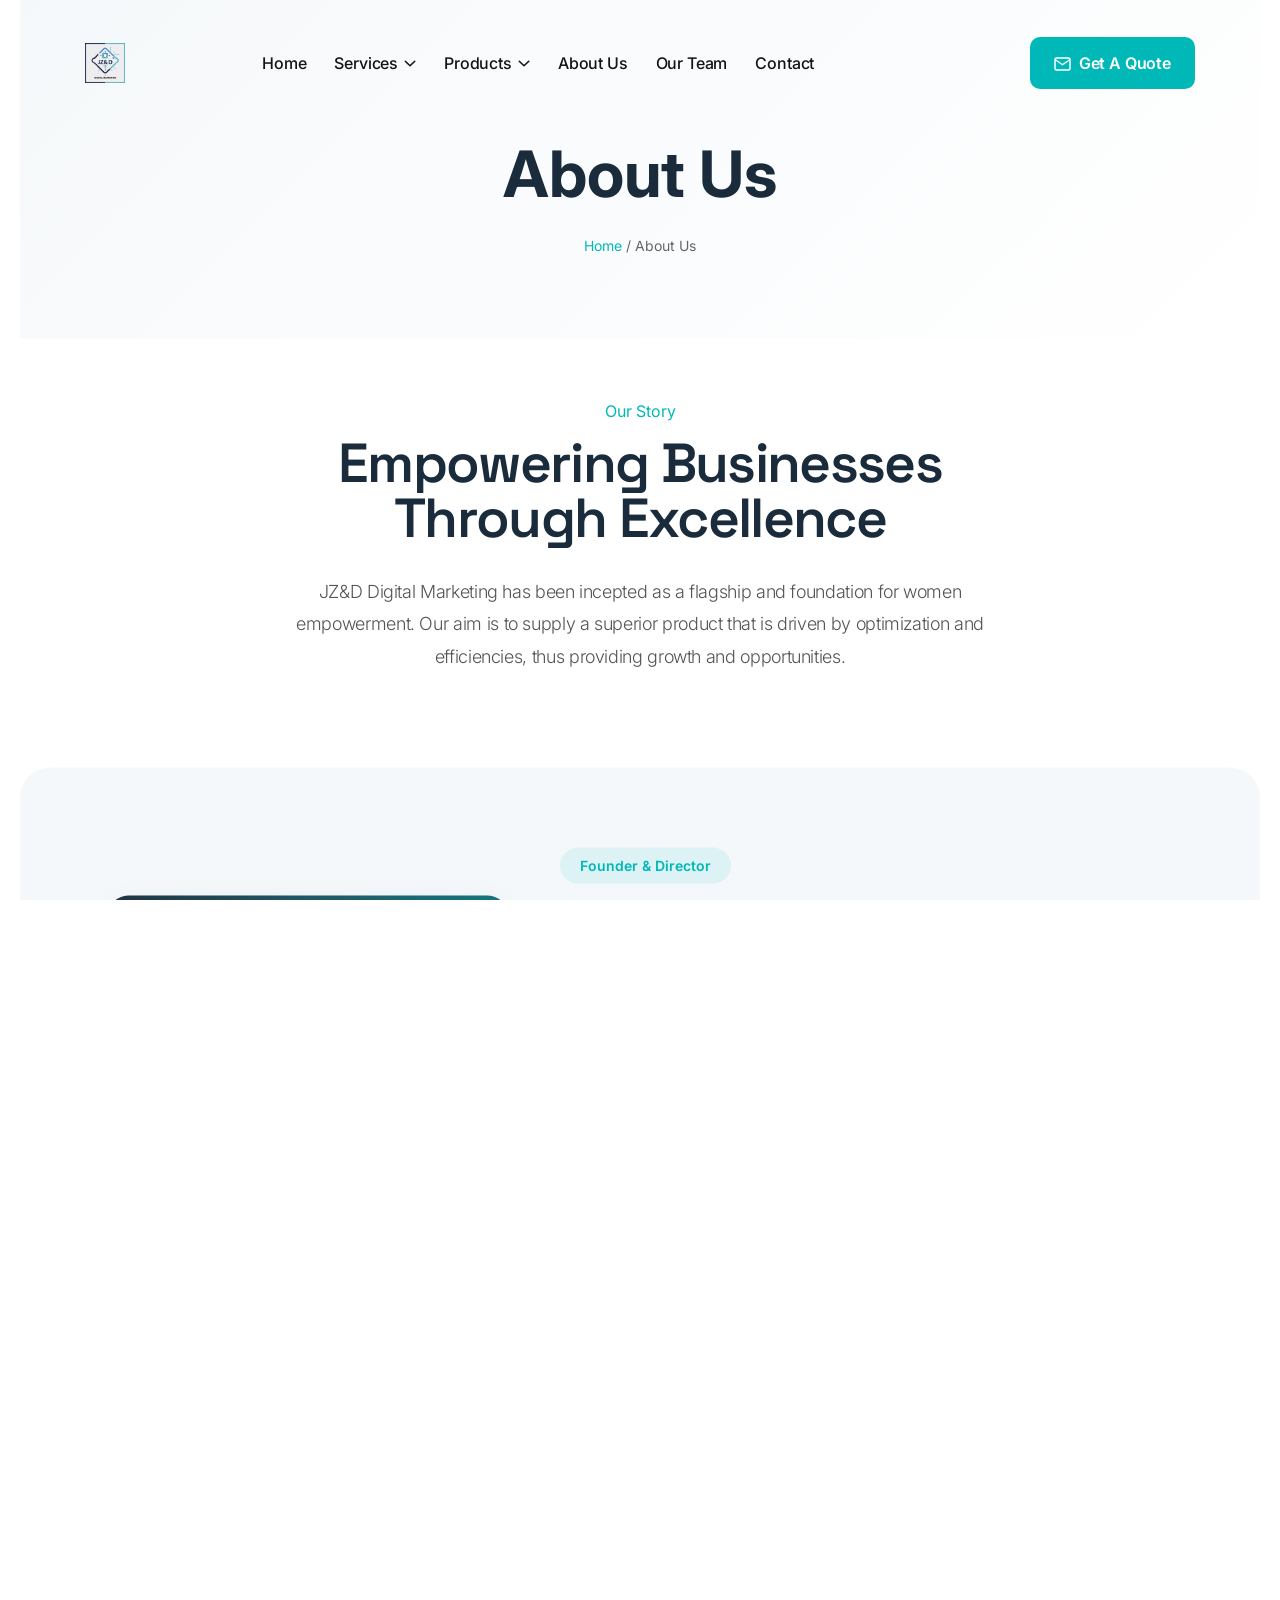
==== commit ffe1593a: "terms & conditions" ====
--- a/about.html
+++ b/about.html
@@ -382,6 +382,24 @@
                 margin-bottom: 15px;
             }
         }
+          /* Client logo text fallbacks */
+    .client-logo-text {
+        font-weight: 700;
+        color: var(--jzd-navy);
+        font-size: 18px;
+        padding: 20px;
+        text-align: center;
+        border: 1px solid #eee;
+        border-radius: 8px;
+        background: white;
+    }
+    .dgm-brand-wrapper {
+        display: flex;
+        justify-content: space-around;
+        flex-wrap: wrap;
+        gap: 20px;
+        padding: 20px 0;
+    }
     </style>
 </head>
 
@@ -394,11 +412,11 @@
     <!-- End magic cursor -->
 
     <!-- preloader -->
-    <div id="preloader">
+    <!-- <div id="preloader">
         <div class="preloader">
             <span></span>
             <span></span>
-        </div>
+        </div> -->
     </div>
     <!-- preloader end  -->
 
@@ -632,45 +650,57 @@
                     </div>
                 </div>
                 <!-- intro section end -->
-
-                <!-- founder section start -->
-                <div class="founder-section">
-                    <div class="container container-1230">
-                        <div class="row align-items-center">
-                            <div class="col-lg-5 text-center text-lg-start mb-4 mb-lg-0">
-                                <img src="images/team-1.jpg" alt="Jessie Naidoo" class="founder-image" onerror="this.src='images/team-1.jpg'">
-                            </div>
-                            <div class="col-lg-7">
-                                <span class="founder-title">Founder & Director</span>
-                                <h2 class="founder-name">Jessie Naidoo</h2>
-                                <p class="founder-bio">
-                                    The company was founded in 2020 by Jessie Naidoo who carries extensive knowledge in corporate alignment and business affairs. Her experiential experience has rendered her accessibility in holding monopolization amongst major industries in our country.
-                                </p>
-                                <p class="founder-bio">
-                                    Much of her reputation stems from her dedication towards commitments and obligatory affairs. Collaboratively the team has over 30 years of experience in the market.
-                                </p>
-                                <div class="founder-quote">
-                                    "Exclusive thinking with simple living – providing innovative and smart business solutions with turnkey capacity."
-                                </div>
-                                <div class="row mt-4">
-                                    <div class="col-6">
-                                        <div class="d-flex align-items-center">
-                                            <span style="font-size: 24px; color: var(--jzd-cyan); margin-right: 10px;">✓</span>
-                                            <span style="color: var(--jzd-navy); font-weight: 500;">Corporate Alignment</span>
-                                        </div>
-                                    </div>
-                                    <div class="col-6">
-                                        <div class="d-flex align-items-center">
-                                            <span style="font-size: 24px; color: var(--jzd-cyan); margin-right: 10px;">✓</span>
-                                            <span style="color: var(--jzd-navy); font-weight: 500;">Business Affairs</span>
-                                        </div>
-                                    </div>
-                                </div>
-                            </div>
-                        </div>
-                    </div>
-                </div>
-                <!-- founder section end -->
+<!-- founder section start -->
+<div class="founder-section" style="background-color: var(--jzd-offwhite); padding: 80px 0; border-radius: 30px; margin: 40px 0;">
+    <div class="container container-1230">
+        <div class="row align-items-center">
+            <div class="col-lg-5 text-center text-lg-start mb-4 mb-lg-0">
+                <!-- Professional avatar placeholder for Jessie Naidoo - WITH GAP BETWEEN INITIALS AND TITLE -->
+                <div style="width: 100%; max-width: 400px; height: 400px; background: linear-gradient(135deg, #1A2B3C 0%, #00B8B8 100%); border-radius: 20px; display: flex; align-items: center; justify-content: center; margin: 0 auto; box-shadow: 0 20px 40px rgba(0,0,0,0.1); position: relative; overflow: hidden;">
+                    <!-- Decorative overlay -->
+                    <div style="position: absolute; top: -50%; right: -50%; width: 200%; height: 200%; background: radial-gradient(circle, rgba(255,255,255,0.2) 0%, transparent 70%); opacity: 0.5;"></div>
+                    
+                    <!-- INITIALS WITH EXTRA SPACE BELOW -->
+                    <div style="text-align: center; position: relative; z-index: 2;">
+                        <div style="font-size: 140px; font-weight: 700; color: white; text-shadow: 3px 3px 6px rgba(0,0,0,0.3); line-height: 1; margin-bottom: 30px;">JN</div>
+                        <div style="font-size: 16px; color: white; margin-top: 0; letter-spacing: 3px; opacity: 0.9; border-top: 1px solid rgba(255,255,255,0.3); padding-top: 20px; display: inline-block;">FOUNDER & DIRECTOR</div>
+                    </div>
+                    
+                    <!-- Subtle pattern overlay -->
+                    <div style="position: absolute; bottom: 0; left: 0; right: 0; height: 30px; background: linear-gradient(to top, rgba(0,0,0,0.1), transparent);"></div>
+                </div>
+            </div>
+            <div class="col-lg-7">
+                <span style="display: inline-block; padding: 5px 20px; background: rgba(0,184,184,0.1); border-radius: 50px; color: #00B8B8; font-weight: 600; margin-bottom: 15px;">Founder & Director</span>
+                <h2 style="font-size: 42px; font-weight: 700; color: #1A2B3C; margin-bottom: 15px;">Jessie Naidoo</h2>
+                <p style="color: #555; line-height: 1.8; margin-bottom: 15px;">
+                    The company was founded in 2020 by Jessie Naidoo who carries extensive knowledge in corporate alignment and business affairs. Her experiential experience has rendered her accessibility in holding monopolization amongst major industries in our country.
+                </p>
+                <p style="color: #555; line-height: 1.8; margin-bottom: 20px;">
+                    Much of her reputation stems from her dedication towards commitments and obligatory affairs. Collaboratively the team has over 30 years of experience in the market.
+                </p>
+                <div style="font-size: 20px; font-style: italic; color: #1A2B3C; border-left: 4px solid #00B8B8; padding-left: 25px; margin: 30px 0;">
+                    "Exclusive thinking with simple living – providing innovative and smart business solutions with turnkey capacity."
+                </div>
+                <div class="row mt-4">
+                    <div class="col-6">
+                        <div class="d-flex align-items-center">
+                            <span style="font-size: 24px; color: #00B8B8; margin-right: 10px;">✓</span>
+                            <span style="color: #1A2B3C; font-weight: 500;">Corporate Alignment</span>
+                        </div>
+                    </div>
+                    <div class="col-6">
+                        <div class="d-flex align-items-center">
+                            <span style="font-size: 24px; color: #00B8B8; margin-right: 10px;">✓</span>
+                            <span style="color: #1A2B3C; font-weight: 500;">Business Affairs</span>
+                        </div>
+                    </div>
+                </div>
+            </div>
+        </div>
+    </div>
+</div>
+<!-- founder section end -->
 
                 <!-- mission section start -->
                 <div class="mission-section">
@@ -863,35 +893,17 @@
                 </div>
                 <!-- client badges section end -->
 
-                <!-- brand area start (client logos) -->
-                <div class="dgm-brand-area fix pt-40 pb-60">
-                    <div class="dgm-brand-wrapper">
-                        <div class="swiper-container dgm-brand-active">
-                            <div class="swiper-wrapper">
-                                <div class="swiper-slide">
-                                    <div class="dgm-brand-item">
-                                        <img src="images/mastercard-logo.png" alt="Mastercard" onerror="this.src='images/brand-1.png'">
-                                    </div>
-                                </div>
-                                <div class="swiper-slide">
-                                    <div class="dgm-brand-item">
-                                        <img src="images/bmw-logo.png" alt="BMW" onerror="this.src='images/brand-2.png'">
-                                    </div>
-                                </div>
-                                <div class="swiper-slide">
-                                    <div class="dgm-brand-item">
-                                        <img src="images/kuehne-nagel-logo.png" alt="Kuehne + Nagel" onerror="this.src='images/brand-3.png'">
-                                    </div>
-                                </div>
-                                <div class="swiper-slide">
-                                    <div class="dgm-brand-item">
-                                        <img src="images/easy-way-crane-logo.png" alt="Easy Way Crane" onerror="this.src='images/brand-4.png'">
-                                    </div>
-                                </div>
-                            </div>
-                        </div>
-                    </div>
-                </div>
+             <!-- brand area start - TEXT ONLY -->
+                <!-- <div class="dgm-brand-area fix pt-80">
+                    <div class="container container-1230">
+                        <div class="dgm-brand-wrapper">
+                            <div class="client-logo-text">MASTERCARD</div>
+                            <div class="client-logo-text">BMW</div>
+                            <div class="client-logo-text">KUEHNE + NAGEL</div>
+                            <div class="client-logo-text">EASY WAY CRANE</div>
+                        </div>
+                    </div>
+                </div> -->
                 <!-- brand area end -->
 
                 <!-- why choose us area start (simplified) -->
@@ -1050,8 +1062,8 @@
                                     <div class="tp-copyright-2-right">
                                         <div class="tp-copyright-2-menu text-md-end text-center">
                                             <ul>
-                                                <li><a href="#">Privacy Policy</a></li>
-                                                <li><a href="#">Terms & Conditions</a></li>
+                                                 <li><a href="/privacy.html">Privacy Policy</a></li>
+                                                <li><a href="/terms.html">Terms & Conditions</a></li>
                                             </ul>
                                         </div>
                                     </div>
--- a/css/main.css
+++ b/css/main.css
@@ -48966,4 +48966,74 @@
 .agntix-dark .tp-header-logo img,
 .agntix-dark .dgm-footer-logo img {
     filter: brightness(0) invert(1);
+}
+/* Founder avatar styles */
+.founder-avatar {
+    width: 100%;
+    max-width: 400px;
+    height: 400px;
+    background: linear-gradient(135deg, var(--jzd-navy) 0%, var(--jzd-cyan) 100%);
+    border-radius: 20px;
+    display: flex;
+    align-items: center;
+    justify-content: center;
+    margin: 0 auto;
+    box-shadow: 0 20px 40px rgba(0,0,0,0.1);
+    position: relative;
+    overflow: hidden;
+}
+
+.founder-avatar::before {
+    content: '';
+    position: absolute;
+    top: -50%;
+    right: -50%;
+    width: 200%;
+    height: 200%;
+    background: radial-gradient(circle, rgba(255,255,255,0.2) 0%, transparent 70%);
+    opacity: 0.5;
+}
+
+.avatar-initials-large {
+    font-size: 120px;
+    font-weight: 700;
+    color: white;
+    text-shadow: 2px 2px 4px rgba(0,0,0,0.2);
+    position: relative;
+    z-index: 2;
+}
+
+.avatar-title {
+    font-size: 18px;
+    color: white;
+    margin-top: 10px;
+    letter-spacing: 2px;
+    position: relative;
+    z-index: 2;
+}
+
+.founder-title-badge {
+    display: inline-block;
+    padding: 5px 20px;
+    background: rgba(0,184,184,0.1);
+    border-radius: 50px;
+    color: var(--jzd-cyan);
+    font-weight: 600;
+    margin-bottom: 15px;
+}
+
+.founder-name-large {
+    font-size: 42px;
+    font-weight: 700;
+    color: var(--jzd-navy);
+    margin-bottom: 15px;
+}
+
+.founder-quote-block {
+    font-size: 20px;
+    font-style: italic;
+    color: var(--jzd-navy);
+    border-left: 4px solid var(--jzd-cyan);
+    padding-left: 25px;
+    margin: 30px 0;
 }
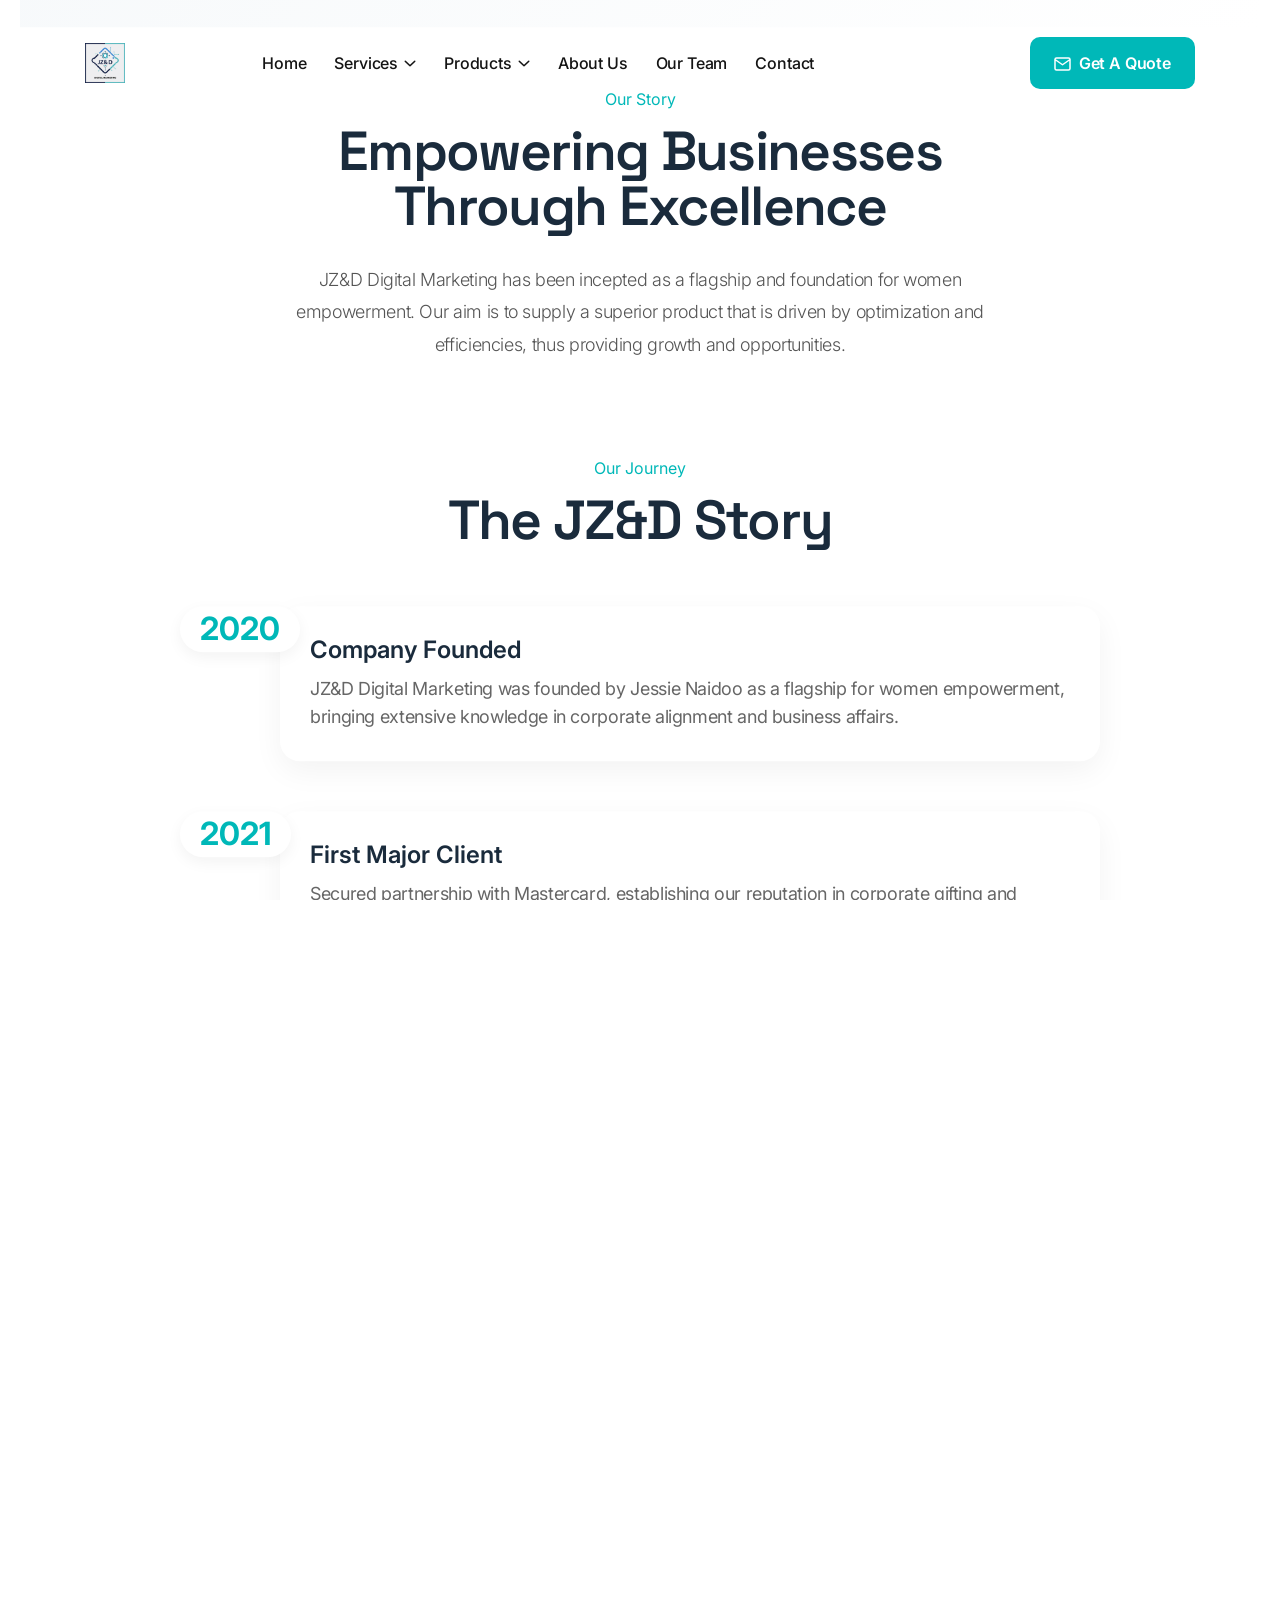
==== commit 6f58988f: "updated index page" ====
--- a/about.html
+++ b/about.html
@@ -633,23 +633,75 @@
                 </div>
                 <!-- page header area end -->
 
-                <!-- intro section start -->
-                <div class="pt-60 pb-40">
-                    <div class="container container-1230">
-                        <div class="row">
-                            <div class="col-lg-8 mx-auto text-center">
-                                <span class="tp-section-subtitle subtitle-black mb-15">Our Story</span>
-                                <h4 class="tp-section-title-grotesk mb-30">Empowering Businesses Through Excellence</h4>
-                                <p class="lead" style="color: #555; font-size: 18px; line-height: 1.8;">
-                                    JZ&D Digital Marketing has been incepted as a flagship and foundation for women empowerment. 
-                                    Our aim is to supply a superior product that is driven by optimization and efficiencies, 
-                                    thus providing growth and opportunities.
-                                </p>
-                            </div>
-                        </div>
-                    </div>
-                </div>
-                <!-- intro section end -->
+              <!-- intro section start -->
+<div class="pt-60 pb-40">
+    <div class="container container-1230">
+        <div class="row">
+            <div class="col-lg-8 mx-auto text-center">
+                <span class="tp-section-subtitle subtitle-black mb-15">Our Story</span>
+                <h4 class="tp-section-title-grotesk mb-30">Empowering Businesses Through Excellence</h4>
+                <p class="lead" style="color: #555; font-size: 18px; line-height: 1.8;">
+                    JZ&D Digital Marketing has been incepted as a flagship and foundation for women empowerment. 
+                    Our aim is to supply a superior product that is driven by optimization and efficiencies, 
+                    thus providing growth and opportunities.
+                </p>
+            </div>
+        </div>
+    </div>
+</div>
+<!-- intro section end -->
+
+<!-- timeline section start - MOVED TO TOP (Jessie's Autobiography) -->
+<div class="pt-40 pb-60">
+    <div class="container container-1230">
+        <div class="row">
+            <div class="col-lg-12 text-center mb-50">
+                <span class="tp-section-subtitle subtitle-black mb-15">Our Journey</span>
+                <h4 class="tp-section-title-grotesk">The JZ&D Story</h4>
+            </div>
+        </div>
+        <div class="row">
+            <div class="col-lg-10 mx-auto">
+                <div class="timeline-item">
+                    <div class="timeline-year">2020</div>
+                    <div class="timeline-content">
+                        <h3 class="timeline-title">Company Founded</h3>
+                        <p class="timeline-text">JZ&D Digital Marketing was founded by Jessie Naidoo as a flagship for women empowerment, bringing extensive knowledge in corporate alignment and business affairs.</p>
+                    </div>
+                </div>
+                <div class="timeline-item">
+                    <div class="timeline-year">2021</div>
+                    <div class="timeline-content">
+                        <h3 class="timeline-title">First Major Client</h3>
+                        <p class="timeline-text">Secured partnership with Mastercard, establishing our reputation in corporate gifting and branded merchandise.</p>
+                    </div>
+                </div>
+                <div class="timeline-item">
+                    <div class="timeline-year">2022</div>
+                    <div class="timeline-content">
+                        <h3 class="timeline-title">Expansion into Warehousing</h3>
+                        <p class="timeline-text">Leveraged 35+ years of warehousing experience to offer complete turnkey solutions for supply, storage, and distribution.</p>
+                    </div>
+                </div>
+                <div class="timeline-item">
+                    <div class="timeline-year">2023</div>
+                    <div class="timeline-content">
+                        <h3 class="timeline-title">Global Partnerships</h3>
+                        <p class="timeline-text">Added BMW, Kuehne + Nagel, and Easy Way Crane to our client portfolio, expanding our reach across industries.</p>
+                    </div>
+                </div>
+                <div class="timeline-item">
+                    <div class="timeline-year">2024</div>
+                    <div class="timeline-content">
+                        <h3 class="timeline-title">Digital Marketing Launch</h3>
+                        <p class="timeline-text">Expanded services to include innovative marketing strategies, creative designs, and data-driven solutions.</p>
+                    </div>
+                </div>
+            </div>
+        </div>
+    </div>
+</div>
+<!-- timeline section end -->
 <!-- founder section start -->
 <div class="founder-section" style="background-color: var(--jzd-offwhite); padding: 80px 0; border-radius: 30px; margin: 40px 0;">
     <div class="container container-1230">
@@ -821,7 +873,7 @@
                 <!-- values section end -->
 
                 <!-- timeline section start -->
-                <div class="pt-40 pb-60">
+                <!-- <div class="pt-40 pb-60">
                     <div class="container container-1230">
                         <div class="row">
                             <div class="col-lg-12 text-center mb-50">
@@ -869,7 +921,7 @@
                             </div>
                         </div>
                     </div>
-                </div>
+                </div> -->
                 <!-- timeline section end -->
 
                 <!-- client badges section start -->
--- a/css/main.css
+++ b/css/main.css
@@ -49036,4 +49036,13 @@
     border-left: 4px solid var(--jzd-cyan);
     padding-left: 25px;
     margin: 30px 0;
+}
+/* Fix for dark text on dark background in services section */
+.black-bg-5 .dgm-service-content-right p {
+    color: #ffffff; /* White text for better contrast */
+}
+
+/* Optional: Slightly less bright alternative */
+.black-bg-5 .dgm-service-content-right p {
+    color: #f0f0f0; /* Light gray - still readable but softer */
 }
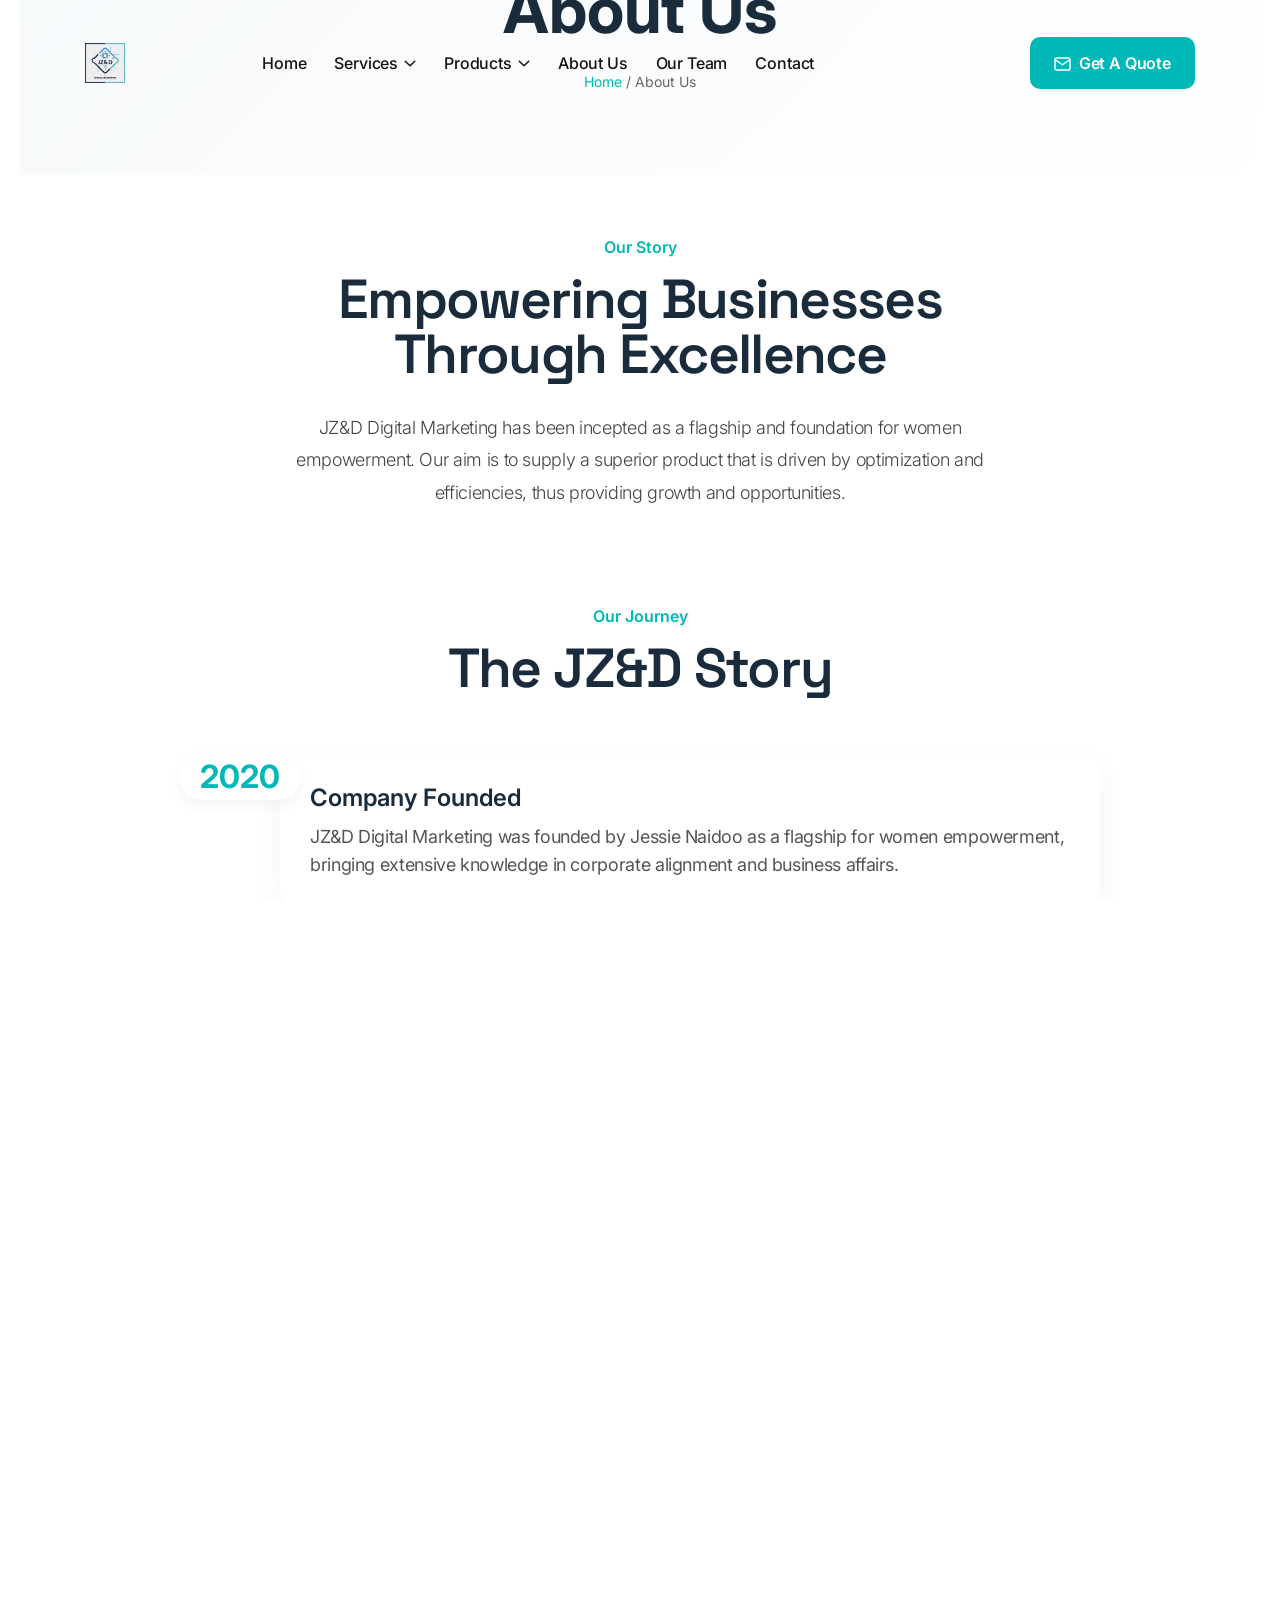
==== commit 8e3901f8: "added developed by Afribiz Connect on the footer" ====
--- a/about.html
+++ b/about.html
@@ -1016,116 +1016,144 @@
                 <!-- cta area end -->
 
             </main>
-
-            <footer class="pb-20">
-                <div id="contact" class="dgm-footer-bg p-relative">
-                    <!-- footer area start -->
-                    <div class="dgm-footer-area black-bg-5 pt-100 pb-60">
-                        <div class="container container-1430">
-                            <div class="row">
-                                <div class="col-xl-4 col-lg-4 col-md-6 mb-40">
-                                    <div class="dgm-footer-widget dgm-footer-col-1 z-index-1 tp_fade_anim" data-delay=".3">
-                                        <div class="dgm-footer-logo mb-30">
-                                            <a href="index.html"><img data-width="120px" src="images/jzd-logo.jpg" alt="JZ&D Digital Marketing"></a>
-                                        </div>
-                                        <div class="dgm-footer-widget-paragraph mb-35">
-                                            <p>Complete turnkey solutions for corporate gifting, warehousing, and digital marketing. Trusted by industry leaders worldwide.</p>
-                                        </div>
-                                        <div class="dgm-footer-widget-social">
-                                            <a href="#">
-                                                <span>
-                                                    <svg width="8" height="15" viewBox="0 0 8 15" fill="none" xmlns="http://www.w3.org/2000/svg">
-                                                        <path d="M8 0H5.81818C4.85376 0 3.92883 0.383116 3.24688 1.06507C2.56493 1.74702 2.18182 2.67194 2.18182 3.63636V5.81818H0V8.72727H2.18182V14.5455H5.09091V8.72727H7.27273L8 5.81818H5.09091V3.63636C5.09091 3.44348 5.16753 3.25849 5.30392 3.1221C5.44031 2.98571 5.6253 2.90909 5.81818 2.90909H8V0Z" fill="currentcolor"></path>
-                                                    </svg>
-                                                </span>
-                                            </a>
-                                            <a href="#">
-                                                <span>
-                                                    <svg xmlns="http://www.w3.org/2000/svg" width="12" height="12" viewBox="0 0 12 12" fill="none">
-                                                        <path d="M9.4507 0.5H11.2908L7.27076 5.15949L12 11.5H8.29704L5.39675 7.65451L2.07815 11.5H0.236963L4.53678 6.51615L0 0.5H3.79697L6.41858 4.01492L9.4507 0.5ZM8.8049 10.3831H9.8245L3.24294 1.55826H2.1488L8.8049 10.3831Z" fill="currentcolor"></path>
-                                                    </svg>
-                                                </span>
-                                            </a>
-                                            <a href="#">
-                                                <span>
-                                                    <svg width="14" height="14" viewBox="0 0 14 14" fill="none" xmlns="http://www.w3.org/2000/svg">
-                                                        <path d="M9.8001 4.2002C10.914 4.2002 11.9823 4.64269 12.7699 5.43035C13.5576 6.218 14.0001 7.28629 14.0001 8.4002V13.3002H11.2001V8.4002C11.2001 8.02889 11.0526 7.6728 10.79 7.41025C10.5275 7.1477 10.1714 7.0002 9.8001 7.0002C9.42879 7.0002 9.0727 7.1477 8.81015 7.41025C8.5476 7.6728 8.4001 8.02889 8.4001 8.4002V13.3002H5.6001V8.4002C5.6001 7.28629 6.0426 6.218 6.83025 5.43035C7.6179 4.64269 8.68619 4.2002 9.8001 4.2002Z" fill="currentcolor"></path>
-                                                        <path d="M2.8 4.89941H0V13.2994H2.8V4.89941Z" fill="currentcolor"></path>
-                                                        <path d="M1.4 2.8C2.1732 2.8 2.8 2.1732 2.8 1.4C2.8 0.626801 2.1732 0 1.4 0C0.626801 0 0 0.626801 0 1.4C0 2.1732 0.626801 2.8 1.4 2.8Z" fill="currentcolor"></path>
-                                                    </svg>
-                                                </span>
-                                            </a>
-                                        </div>
-                                    </div>
-                                </div>
-                                <div class="col-xl-2 col-lg-2  col-md-3 mb-40">
-                                    <div class="dgm-footer-widget dgm-footer-col-2 tp_fade_anim" data-delay=".4">
-                                        <h4 class="dgm-footer-widget-title">Quick Links</h4>
-                                        <div class="dgm-footer-widget-menu">
-                                            <ul>
-                                                <li><a href="about.html">About Us</a></li>
-                                                <li><a href="services.html">Services</a></li>
-                                                <li><a href="products.html">Products</a></li>
-                                                <li><a href="team.html">Our Team</a></li>
-                                                <li><a href="contact.html">Contact</a></li>
-                                            </ul>
-                                        </div>
-                                    </div>
-                                </div>
-                                <div class="col-xl-2 col-lg-2 col-md-3 mb-40">
-                                    <div class="dgm-footer-widget dgm-footer-col-3 tp_fade_anim" data-delay=".5">
-                                        <h4 class="dgm-footer-widget-title">Our Services</h4>
-                                        <div class="dgm-footer-widget-menu">
-                                            <ul>
-                                                <li><a href="services.html#corporate-gifting">Corporate Gifting</a></li>
-                                                <li><a href="services.html#branded-merchandise">Custom Merchandise</a></li>
-                                                <li><a href="services.html#warehousing">Warehousing</a></li>
-                                                <li><a href="services.html#digital-marketing">Digital Marketing</a></li>
-                                            </ul>
-                                        </div>
-                                    </div>
-                                </div>
-                                <div class="col-xl-4 col-lg-4 col-md-6 mb-40">
-                                    <div class="dgm-footer-widget dgm-footer-col-4 z-index-1 tp_fade_anim" data-delay=".6">
-                                        <h4 class="dgm-footer-widget-title">Contact Us</h4>
-                                        <div class="dgm-footer-widget-paragraph color-style mb-20">
-                                            <p class="mb-2"><strong>Jessie Naidoo (Director):</strong> 076 475 1443</p>
-                                            <p class="mb-2"><strong>Humza (Operations Manager):</strong> 068 051 9853</p>
-                                            <p class="mb-2"><strong>Email:</strong> jzanddmarketing@gmail.com</p>
-                                            <p class="mb-2"><strong>Email:</strong> jessien1965@gmail.com</p>
-                                        </div>
-                                    </div>
-                                </div>
-                            </div>
-                        </div>
-                    </div>
-                    <!-- footer area end -->
-
-                    <!-- copyright area start -->
-                    <div class="tp-copyright-2-area tp-copyright-2-border black-bg-5">
-                        <div class="container container-1430">
-                            <div class="row align-items-center">
-                                <div class="col-xl-6 col-lg-6 col-md-6">
-                                    <div class="tp-copyright-2-left text-center text-md-start z-index-1">
-                                        <p>© 2026 <a href="#">JZ&D Digital Marketing (PTY) LTD</a>. All Rights Reserved.</p>
-                                    </div>
-                                </div>
-                                <div class="col-xl-6 col-lg-6 col-md-6">
-                                    <div class="tp-copyright-2-right">
-                                        <div class="tp-copyright-2-menu text-md-end text-center">
-                                            <ul>
-                                                 <li><a href="/privacy.html">Privacy Policy</a></li>
-                                                <li><a href="/terms.html">Terms & Conditions</a></li>
-                                            </ul>
-                                        </div>
-                                    </div>
-                                </div>
-                            </div>
-                        </div>
-                    </div>
-                    <!-- copyright area end -->
-                </div>
-            </footer>
+<footer class="pb-20">
+    <div id="contact" class="dgm-footer-bg p-relative">
+        <!-- footer area start -->
+        <div class="dgm-footer-area black-bg-5 pt-100 pb-60">
+            <div class="container container-1430">
+                <div class="row">
+
+                    <!-- Logo & About -->
+                    <div class="col-xl-4 col-lg-4 col-md-6 mb-40">
+                        <div class="dgm-footer-widget dgm-footer-col-1 z-index-1 tp_fade_anim" data-delay=".3">
+                            <div class="dgm-footer-logo mb-30">
+                                <a href="index.html">
+                                    <img data-width="120px" src="images/jzd-logo.jpg" alt="JZ&D Digital Marketing">
+                                </a>
+                            </div>
+
+                            <div class="dgm-footer-widget-paragraph mb-35">
+                                <p>
+                                    Complete turnkey solutions for corporate gifting, warehousing, 
+                                    and digital marketing. Trusted by industry leaders worldwide.
+                                </p>
+                            </div>
+
+                            <div class="dgm-footer-widget-social">
+                                <a href="#">
+                                    <span>
+                                        <!-- Facebook -->
+                                        <svg width="8" height="15" viewBox="0 0 8 15" fill="none">
+                                            <path d="M8 0H5.81818C4.85376 0 3.92883 0.383116 3.24688 1.06507C2.56493 1.74702 2.18182 2.67194 2.18182 3.63636V5.81818H0V8.72727H2.18182V14.5455H5.09091V8.72727H7.27273L8 5.81818H5.09091V3.63636C5.09091 3.44348 5.16753 3.25849 5.30392 3.1221C5.44031 2.98571 5.6253 2.90909 5.81818 2.90909H8V0Z" fill="currentcolor"></path>
+                                        </svg>
+                                    </span>
+                                </a>
+
+                                <a href="#">
+                                    <span>
+                                        <!-- X / Twitter -->
+                                        <svg xmlns="http://www.w3.org/2000/svg" width="12" height="12" viewBox="0 0 12 12" fill="none">
+                                            <path d="M9.4507 0.5H11.2908L7.27076 5.15949L12 11.5H8.29704L5.39675 7.65451L2.07815 11.5H0.236963L4.53678 6.51615L0 0.5H3.79697L6.41858 4.01492L9.4507 0.5ZM8.8049 10.3831H9.8245L3.24294 1.55826H2.1488L8.8049 10.3831Z" fill="currentcolor"></path>
+                                        </svg>
+                                    </span>
+                                </a>
+
+                                <a href="#">
+                                    <span>
+                                        <!-- LinkedIn -->
+                                        <svg width="14" height="14" viewBox="0 0 14 14" fill="none">
+                                            <path d="M9.8001 4.2002C10.914 4.2002 11.9823 4.64269 12.7699 5.43035C13.5576 6.218 14.0001 7.28629 14.0001 8.4002V13.3002H11.2001V8.4002C11.2001 8.02889 11.0526 7.6728 10.79 7.41025C10.5275 7.1477 10.1714 7.0002 9.8001 7.0002C9.42879 7.0002 9.0727 7.1477 8.81015 7.41025C8.5476 7.6728 8.4001 8.02889 8.4001 8.4002V13.3002H5.6001V8.4002C5.6001 7.28629 6.0426 6.218 6.83025 5.43035C7.6179 4.64269 8.68619 4.2002 9.8001 4.2002Z" fill="currentcolor"></path>
+                                            <path d="M2.8 4.89941H0V13.2994H2.8V4.89941Z" fill="currentcolor"></path>
+                                            <path d="M1.4 2.8C2.1732 2.8 2.8 2.1732 2.8 1.4C2.8 0.626801 2.1732 0 1.4 0C0.626801 0 0 0.626801 0 1.4C0 2.1732 0.626801 2.8 1.4 2.8Z" fill="currentcolor"></path>
+                                        </svg>
+                                    </span>
+                                </a>
+                            </div>
+                        </div>
+                    </div>
+
+                    <!-- Quick Links -->
+                    <div class="col-xl-2 col-lg-2 col-md-3 mb-40">
+                        <div class="dgm-footer-widget dgm-footer-col-2 tp_fade_anim" data-delay=".4">
+                            <h4 class="dgm-footer-widget-title">Quick Links</h4>
+                            <div class="dgm-footer-widget-menu">
+                                <ul>
+                                    <li><a href="#about">About Us</a></li>
+                                    <li><a href="#services">Services</a></li>
+                                    <li><a href="#products">Products</a></li>
+                                    <li><a href="#team">Our Team</a></li>
+                                    <li><a href="#contact">Contact</a></li>
+                                </ul>
+                            </div>
+                        </div>
+                    </div>
+
+                    <!-- Services -->
+                    <div class="col-xl-2 col-lg-2 col-md-3 mb-40">
+                        <div class="dgm-footer-widget dgm-footer-col-3 tp_fade_anim" data-delay=".5">
+                            <h4 class="dgm-footer-widget-title">Our Services</h4>
+                            <div class="dgm-footer-widget-menu">
+                                <ul>
+                                    <li><a href="#corporate-gifting">Corporate Gifting</a></li>
+                                    <li><a href="#branded-merchandise">Custom Merchandise</a></li>
+                                    <li><a href="#warehousing">Warehousing</a></li>
+                                    <li><a href="#digital-marketing">Digital Marketing</a></li>
+                                </ul>
+                            </div>
+                        </div>
+                    </div>
+
+                    <!-- Contact -->
+                    <div class="col-xl-4 col-lg-4 col-md-6 mb-40">
+                        <div class="dgm-footer-widget dgm-footer-col-4 z-index-1 tp_fade_anim" data-delay=".6">
+                            <h4 class="dgm-footer-widget-title">Contact Us</h4>
+                            <div class="dgm-footer-widget-paragraph color-style mb-20">
+                                <p class="mb-2"><strong>Jessie Naidoo (Director):</strong> 076 475 1443</p>
+                                <p class="mb-2"><strong>Humza (Operations Manager):</strong> 068 051 9853</p>
+                                <p class="mb-2"><strong>Email:</strong> jzanddmarketing@gmail.com</p>
+                                <p class="mb-2"><strong>Email:</strong> jessien1965@gmail.com</p>
+                            </div>
+                        </div>
+                    </div>
+
+                </div>
+            </div>
+        </div>
+
+        <!-- Copyright -->
+        <div class="tp-copyright-2-area tp-copyright-2-border black-bg-5">
+            <div class="container container-1430">
+                <div class="row align-items-center">
+
+                    <div class="col-xl-6 col-lg-6 col-md-6">
+                        <div class="tp-copyright-2-left text-center text-md-start z-index-1">
+                            <p>© 2026 <a href="#">JZ&D Digital Marketing (PTY) LTD</a>. All Rights Reserved.</p>
+                            <p style="font-size:13px; opacity:0.8;">
+                                Website developed by 
+                                <a href="https://afribizconnect.co.za/" target="_blank" rel="noopener">
+                                    Afribiz Connect
+                                </a>
+                            </p>
+                        </div>
+                    </div>
+
+                    <div class="col-xl-6 col-lg-6 col-md-6">
+                        <div class="tp-copyright-2-right">
+                            <div class="tp-copyright-2-menu text-md-end text-center">
+                                <ul>
+                                    <li><a href="/privacy.html">Privacy Policy</a></li>
+                                    <li><a href="/terms.html">Terms & Conditions</a></li>
+                                </ul>
+                            </div>
+                        </div>
+                    </div>
+
+                </div>
+            </div>
+        </div>
+
+    </div>
+</footer>
 
         </div>
     </div>
--- a/css/main.css
+++ b/css/main.css
@@ -49045,4 +49045,150 @@
 /* Optional: Slightly less bright alternative */
 .black-bg-5 .dgm-service-content-right p {
     color: #f0f0f0; /* Light gray - still readable but softer */
+}
+/* ===== TEXT VISIBILITY FIXES ===== */
+
+/* Fix dark text on dark background in experience card */
+.experience-card {
+    background: #ffffff !important;
+    padding: 50px;
+    border-radius: 20px;
+    box-shadow: 0 10px 30px rgba(0,0,0,0.05);
+    margin: 30px 0;
+}
+
+.experience-number {
+    font-size: 72px;
+    font-weight: 700;
+    color: var(--jzd-cyan);
+    line-height: 1;
+    margin-bottom: 10px;
+}
+
+.experience-title {
+    font-size: 24px;
+    font-weight: 600;
+    color: var(--jzd-navy);
+    margin-bottom: 0;
+}
+
+.experience-text {
+    color: #555555 !important;  /* Dark gray for readability */
+    font-size: 18px;
+    line-height: 1.8;
+    margin-bottom: 25px;
+}
+
+/* Fix client badges */
+.client-badge {
+    background: var(--jzd-offwhite);
+    color: var(--jzd-navy) !important;
+    padding: 8px 20px;
+    border-radius: 50px;
+    font-weight: 600;
+    display: inline-block;
+    margin: 5px;
+    box-shadow: 0 5px 15px rgba(0,0,0,0.05);
+    border: 1px solid #e0e0e0;
+}
+
+/* Fix timeline content text */
+.timeline-content {
+    background: #ffffff !important;
+}
+
+.timeline-text {
+    color: #555555 !important;  /* Dark gray for readability */
+}
+
+/* Fix value cards text */
+.value-description {
+    color: #555555 !important;
+}
+
+/* Fix stat items */
+.stat-item {
+    background: #ffffff !important;
+}
+
+.stat-label {
+    color: var(--jzd-navy) !important;
+}
+
+/* Fix why choose us items */
+.dgm-why-item h5 {
+    color: var(--jzd-navy) !important;
+}
+
+/* Fix any paragraph text in dark sections */
+.black-bg-5 p,
+.dgm-footer-widget-paragraph p,
+.tp-copyright-2-left p {
+    color: rgba(255,255,255,0.9) !important;  /* White text for dark backgrounds */
+}
+
+/* Fix contact info in footer */
+.dgm-footer-widget-paragraph.color-style p {
+    color: rgba(255,255,255,0.9) !important;
+}
+
+.dgm-footer-widget-paragraph.color-style strong {
+    color: var(--jzd-cyan) !important;
+}
+
+/* Fix quick links in footer */
+.dgm-footer-widget-menu ul li a {
+    color: rgba(255,255,255,0.8) !important;
+}
+
+.dgm-footer-widget-menu ul li a:hover {
+    color: var(--jzd-cyan) !important;
+}
+
+/* Fix footer widget titles */
+.dgm-footer-widget-title {
+    color: #ffffff !important;
+}
+
+/* Ensure all service text is visible after background change */
+.grey-bg-2 .dgm-service-content-right p {
+    color: #444444 !important;
+}
+
+.grey-bg-2 .dgm-service-title-sm a {
+    color: var(--jzd-navy) !important;
+}
+
+.grey-bg-2 .dgm-service-content-left span {
+    color: var(--jzd-cyan) !important;
+    opacity: 0.8;
+}
+
+/* Fix founder section text */
+.founder-section p {
+    color: #555555 !important;
+}
+
+/* Fix mission section text (keep white on colored background) */
+.mission-section .mission-text {
+    color: rgba(255,255,255,0.95) !important;
+}
+
+/* Fix CTA section text */
+.cta-section p {
+    color: rgba(255,255,255,0.9) !important;
+}
+
+/* Fix any remaining dark text issues */
+.lead {
+    color: #444444 !important;
+}
+
+.tp-section-title-grotesk {
+    color: var(--jzd-navy) !important;
+}
+
+.tp-section-subtitle.subtitle-black {
+    color: var(--jzd-cyan) !important;
+    font-weight: 600;
 }
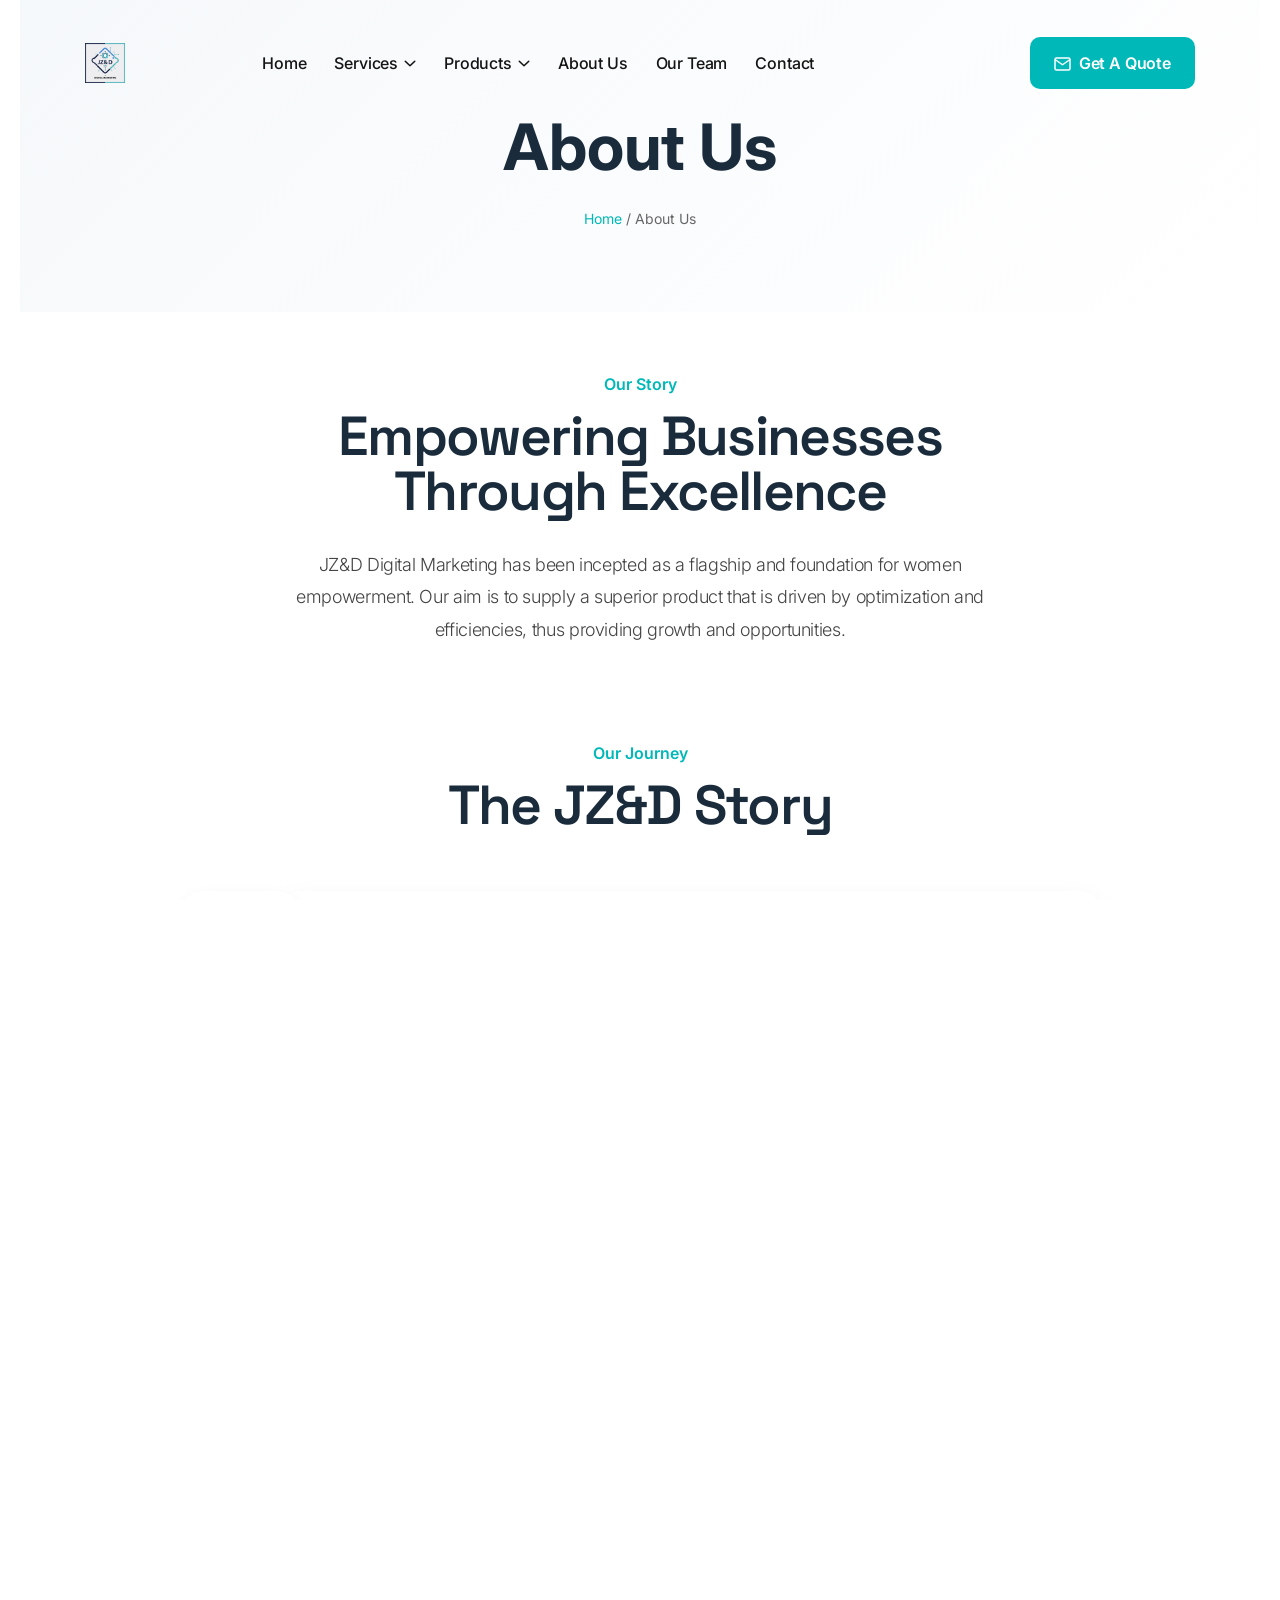
==== commit ebaa111a: "updated emails" ====
--- a/about.html
+++ b/about.html
@@ -486,7 +486,7 @@
                     <ul>
                         <li><a href="tel:0764751443">Jessie Naidoo (Director): 076 475 1443</a></li>
                         <li><a href="tel:0680519853">Humza (Operations): 068 051 9853</a></li>
-                        <li><a href="mailto:jzanddmarketing@gmail.com">jzanddmarketing@gmail.com</a></li>
+                        <li><a href="mailto:Sales@jzdmarketing.co.za">Sales@jzdmarketing.co.za</a></li>
                         <li><a href="mailto:jessien1965@gmail.com">jessien1965@gmail.com</a></li>
                     </ul>
                 </div>
@@ -1110,7 +1110,7 @@
                             <div class="dgm-footer-widget-paragraph color-style mb-20">
                                 <p class="mb-2"><strong>Jessie Naidoo (Director):</strong> 076 475 1443</p>
                                 <p class="mb-2"><strong>Humza (Operations Manager):</strong> 068 051 9853</p>
-                                <p class="mb-2"><strong>Email:</strong> jzanddmarketing@gmail.com</p>
+                                <p class="mb-2"><strong>Email:</strong> Sales@jzdmarketing.co.za</p>
                                 <p class="mb-2"><strong>Email:</strong> jessien1965@gmail.com</p>
                             </div>
                         </div>
